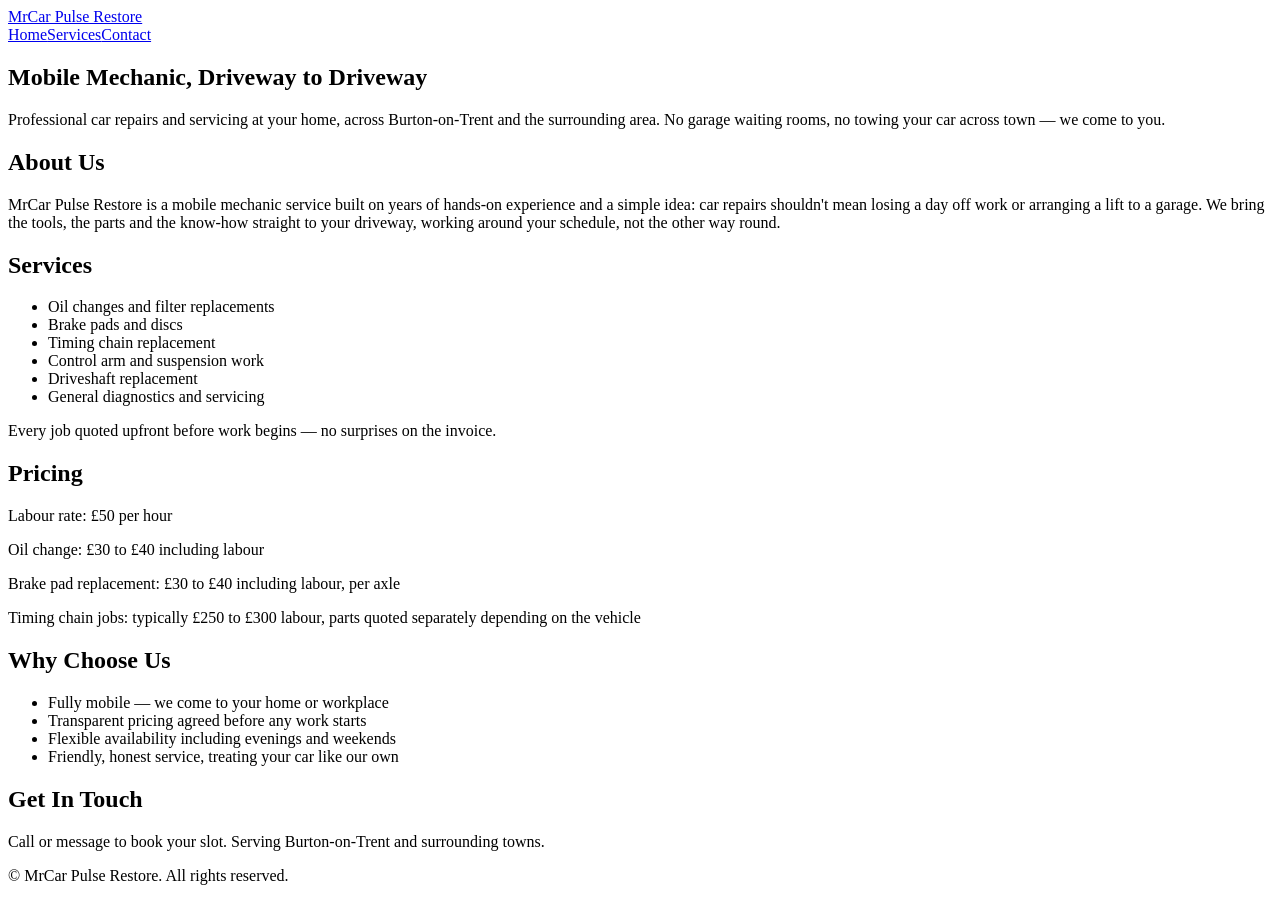
==== index.html @ f64708a8 "publish index.html" ====
<!doctype html>
<html lang="en">
<head>
<meta charset="utf-8">
<meta name="viewport" content="width=device-width,initial-scale=1">
<title>MrCar Pulse Restore - Mobile Mechanic Burton-on-Trent</title>
<link rel="stylesheet" href="/style.css">
</head>
<body>
<header><div class="wrap">
<a class="brand" href="/">MrCar Pulse Restore</a>
<nav><a href="/index.html">Home</a><a href="/services.html">Services</a><a href="/contact.html">Contact</a></nav>
</div></header>
<section><div class='wrap'><h1>Mobile Mechanic, Driveway to Driveway</h1><p>Professional car repairs and servicing at your home, across Burton-on-Trent and the surrounding area. No garage waiting rooms, no towing your car across town — we come to you.</p></div></section>
<section><div class='wrap'><h2>About Us</h2><p>MrCar Pulse Restore is a mobile mechanic service built on years of hands-on experience and a simple idea: car repairs shouldn't mean losing a day off work or arranging a lift to a garage. We bring the tools, the parts and the know-how straight to your driveway, working around your schedule, not the other way round.</p></div></section>
<section><div class='wrap'><h2>Services</h2><ul><li>Oil changes and filter replacements</li><li>Brake pads and discs</li><li>Timing chain replacement</li><li>Control arm and suspension work</li><li>Driveshaft replacement</li><li>General diagnostics and servicing</li></ul><p>Every job quoted upfront before work begins — no surprises on the invoice.</p></div></section>
<section><div class='wrap'><h2>Pricing</h2><p>Labour rate: £50 per hour</p><p>Oil change: £30 to £40 including labour</p><p>Brake pad replacement: £30 to £40 including labour, per axle</p><p>Timing chain jobs: typically £250 to £300 labour, parts quoted separately depending on the vehicle</p></div></section>
<section><div class='wrap'><h2>Why Choose Us</h2><ul><li>Fully mobile — we come to your home or workplace</li><li>Transparent pricing agreed before any work starts</li><li>Flexible availability including evenings and weekends</li><li>Friendly, honest service, treating your car like our own</li></ul></div></section>
<section><div class='wrap'><h2>Get In Touch</h2><p>Call or message to book your slot. Serving Burton-on-Trent and surrounding towns.</p></div></section>
<footer><div class="wrap">
&copy; MrCar Pulse Restore. All rights reserved.
</div></footer>
</body>
</html>
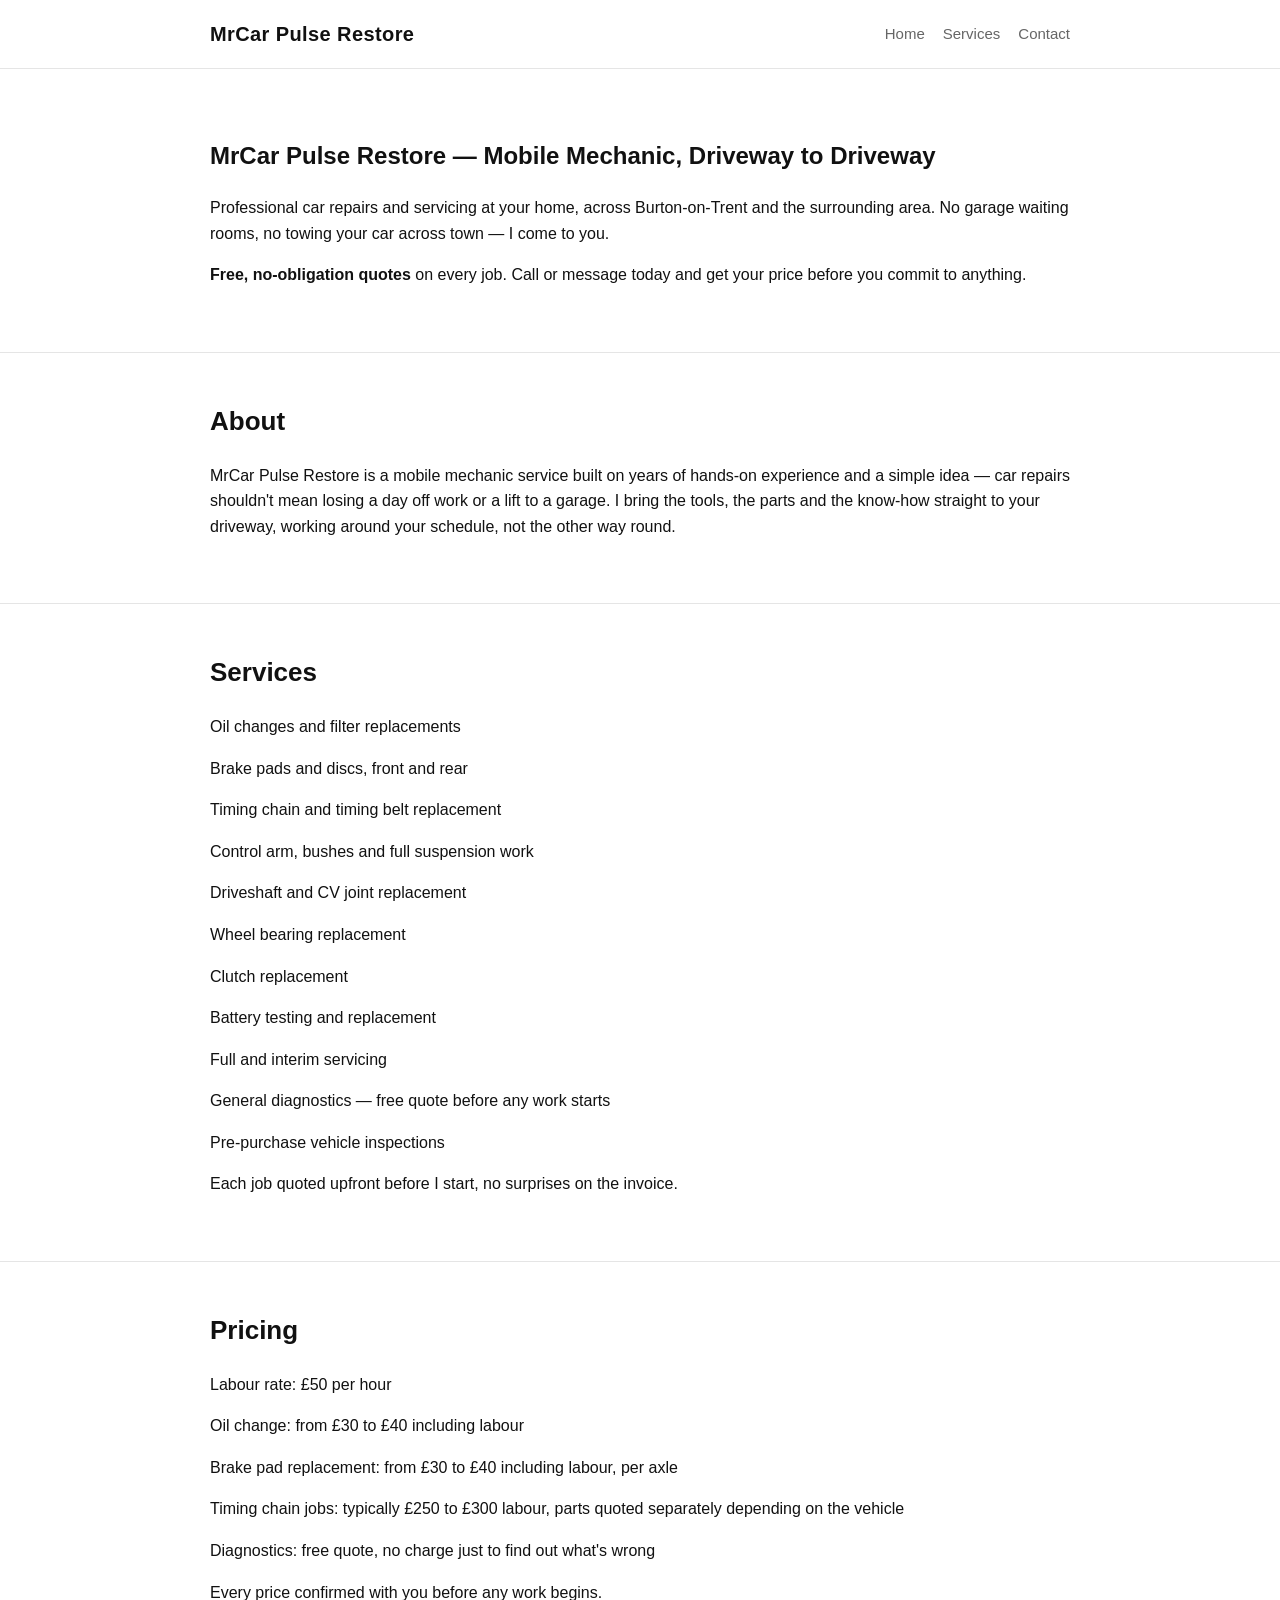
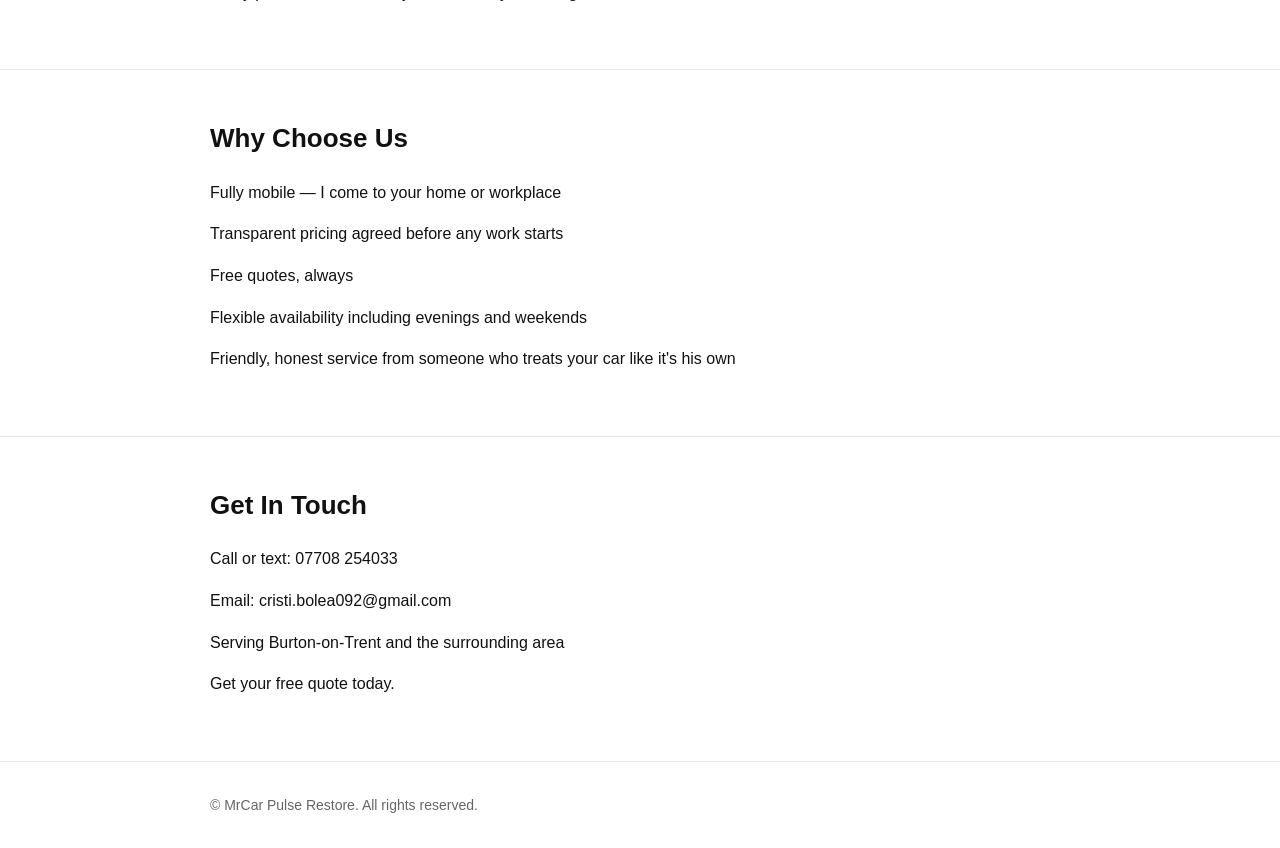
==== commit 7c524569: "publish index.html" ====
--- a/index.html
+++ b/index.html
@@ -11,12 +11,60 @@
 <a class="brand" href="/">MrCar Pulse Restore</a>
 <nav><a href="/index.html">Home</a><a href="/services.html">Services</a><a href="/contact.html">Contact</a></nav>
 </div></header>
-<section><div class='wrap'><h1>Mobile Mechanic, Driveway to Driveway</h1><p>Professional car repairs and servicing at your home, across Burton-on-Trent and the surrounding area. No garage waiting rooms, no towing your car across town — we come to you.</p></div></section>
-<section><div class='wrap'><h2>About Us</h2><p>MrCar Pulse Restore is a mobile mechanic service built on years of hands-on experience and a simple idea: car repairs shouldn't mean losing a day off work or arranging a lift to a garage. We bring the tools, the parts and the know-how straight to your driveway, working around your schedule, not the other way round.</p></div></section>
-<section><div class='wrap'><h2>Services</h2><ul><li>Oil changes and filter replacements</li><li>Brake pads and discs</li><li>Timing chain replacement</li><li>Control arm and suspension work</li><li>Driveshaft replacement</li><li>General diagnostics and servicing</li></ul><p>Every job quoted upfront before work begins — no surprises on the invoice.</p></div></section>
-<section><div class='wrap'><h2>Pricing</h2><p>Labour rate: £50 per hour</p><p>Oil change: £30 to £40 including labour</p><p>Brake pad replacement: £30 to £40 including labour, per axle</p><p>Timing chain jobs: typically £250 to £300 labour, parts quoted separately depending on the vehicle</p></div></section>
-<section><div class='wrap'><h2>Why Choose Us</h2><ul><li>Fully mobile — we come to your home or workplace</li><li>Transparent pricing agreed before any work starts</li><li>Flexible availability including evenings and weekends</li><li>Friendly, honest service, treating your car like our own</li></ul></div></section>
-<section><div class='wrap'><h2>Get In Touch</h2><p>Call or message to book your slot. Serving Burton-on-Trent and surrounding towns.</p></div></section>
+<section><div class='wrap'>
+<h1>MrCar Pulse Restore — Mobile Mechanic, Driveway to Driveway</h1>
+<p>Professional car repairs and servicing at your home, across Burton-on-Trent and the surrounding area. No garage waiting rooms, no towing your car across town — I come to you.</p>
+<p><strong>Free, no-obligation quotes</strong> on every job. Call or message today and get your price before you commit to anything.</p>
+</div></section>
+
+<section><div class='wrap'>
+<h2>About</h2>
+<p>MrCar Pulse Restore is a mobile mechanic service built on years of hands-on experience and a simple idea — car repairs shouldn't mean losing a day off work or a lift to a garage. I bring the tools, the parts and the know-how straight to your driveway, working around your schedule, not the other way round.</p>
+</div></section>
+
+<section><div class='wrap'>
+<h2>Services</h2>
+<p>Oil changes and filter replacements</p>
+<p>Brake pads and discs, front and rear</p>
+<p>Timing chain and timing belt replacement</p>
+<p>Control arm, bushes and full suspension work</p>
+<p>Driveshaft and CV joint replacement</p>
+<p>Wheel bearing replacement</p>
+<p>Clutch replacement</p>
+<p>Battery testing and replacement</p>
+<p>Full and interim servicing</p>
+<p>General diagnostics — free quote before any work starts</p>
+<p>Pre-purchase vehicle inspections</p>
+<p>Each job quoted upfront before I start, no surprises on the invoice.</p>
+</div></section>
+
+<section><div class='wrap'>
+<h2>Pricing</h2>
+<p>Labour rate: £50 per hour</p>
+<p>Oil change: from £30 to £40 including labour</p>
+<p>Brake pad replacement: from £30 to £40 including labour, per axle</p>
+<p>Timing chain jobs: typically £250 to £300 labour, parts quoted separately depending on the vehicle</p>
+<p>Diagnostics: free quote, no charge just to find out what's wrong</p>
+<p>Every price confirmed with you before any work begins.</p>
+</div></section>
+
+<section><div class='wrap'>
+<h2>Why Choose Us</h2>
+<p>Fully mobile — I come to your home or workplace</p>
+<p>Transparent pricing agreed before any work starts</p>
+<p>Free quotes, always</p>
+<p>Flexible availability including evenings and weekends</p>
+<p>Friendly, honest service from someone who treats your car like it's his own</p>
+</div></section>
+
+<section><div class='wrap'>
+<h2>Get In Touch</h2>
+<p>Call or text: 07708 254033</p>
+<p>Email: cristi.bolea092@gmail.com</p>
+<p>Serving Burton-on-Trent and the surrounding area</p>
+<p>Get your free quote today.</p>
+</div></section>
+
 <footer><div class="wrap">
 &copy; MrCar Pulse Restore. All rights reserved.
 </div></footer>
--- a/style.css
+++ b/style.css
@@ -0,0 +1,28 @@
+
+:root{--ink:#111;--muted:#666;--line:#e5e5e5;--accent:#c62828;--bg:#fff}
+*{box-sizing:border-box}
+body{margin:0;font:16px/1.6 -apple-system,BlinkMacSystemFont,'Segoe UI',
+Roboto,Helvetica,Arial,sans-serif;color:var(--ink);background:var(--bg)}
+.wrap{max-width:900px;margin:0 auto;padding:0 20px}
+header{border-bottom:1px solid var(--line);padding:18px 0}
+header .wrap{display:flex;align-items:center;justify-content:space-between;
+gap:16px;flex-wrap:wrap}
+.brand{font-weight:700;font-size:20px;letter-spacing:.02em;
+text-decoration:none;color:var(--ink)}
+nav a{margin-left:18px;text-decoration:none;color:var(--muted);font-size:15px}
+nav a:hover{color:var(--accent)}
+.hero{padding:64px 0 48px;border-bottom:1px solid var(--line)}
+.hero h1{font-size:40px;line-height:1.15;margin:0 0 14px}
+.hero p{font-size:19px;color:var(--muted);margin:0 0 26px;max-width:36em}
+.btn{display:inline-block;background:var(--accent);color:#fff;
+padding:13px 26px;border-radius:4px;text-decoration:none;font-weight:600}
+.btn:hover{opacity:.9}
+section{padding:48px 0;border-bottom:1px solid var(--line)}
+h2{font-size:26px;margin:0 0 20px}
+.grid{display:grid;grid-template-columns:repeat(auto-fit,minmax(240px,1fr));
+gap:26px}
+.card h3{margin:0 0 8px;font-size:18px}
+.card p{margin:0;color:var(--muted)}
+footer{padding:32px 0;color:var(--muted);font-size:14px}
+footer a{color:var(--muted)}
+@media(max-width:600px){.hero h1{font-size:30px}.hero{padding:44px 0 34px}}
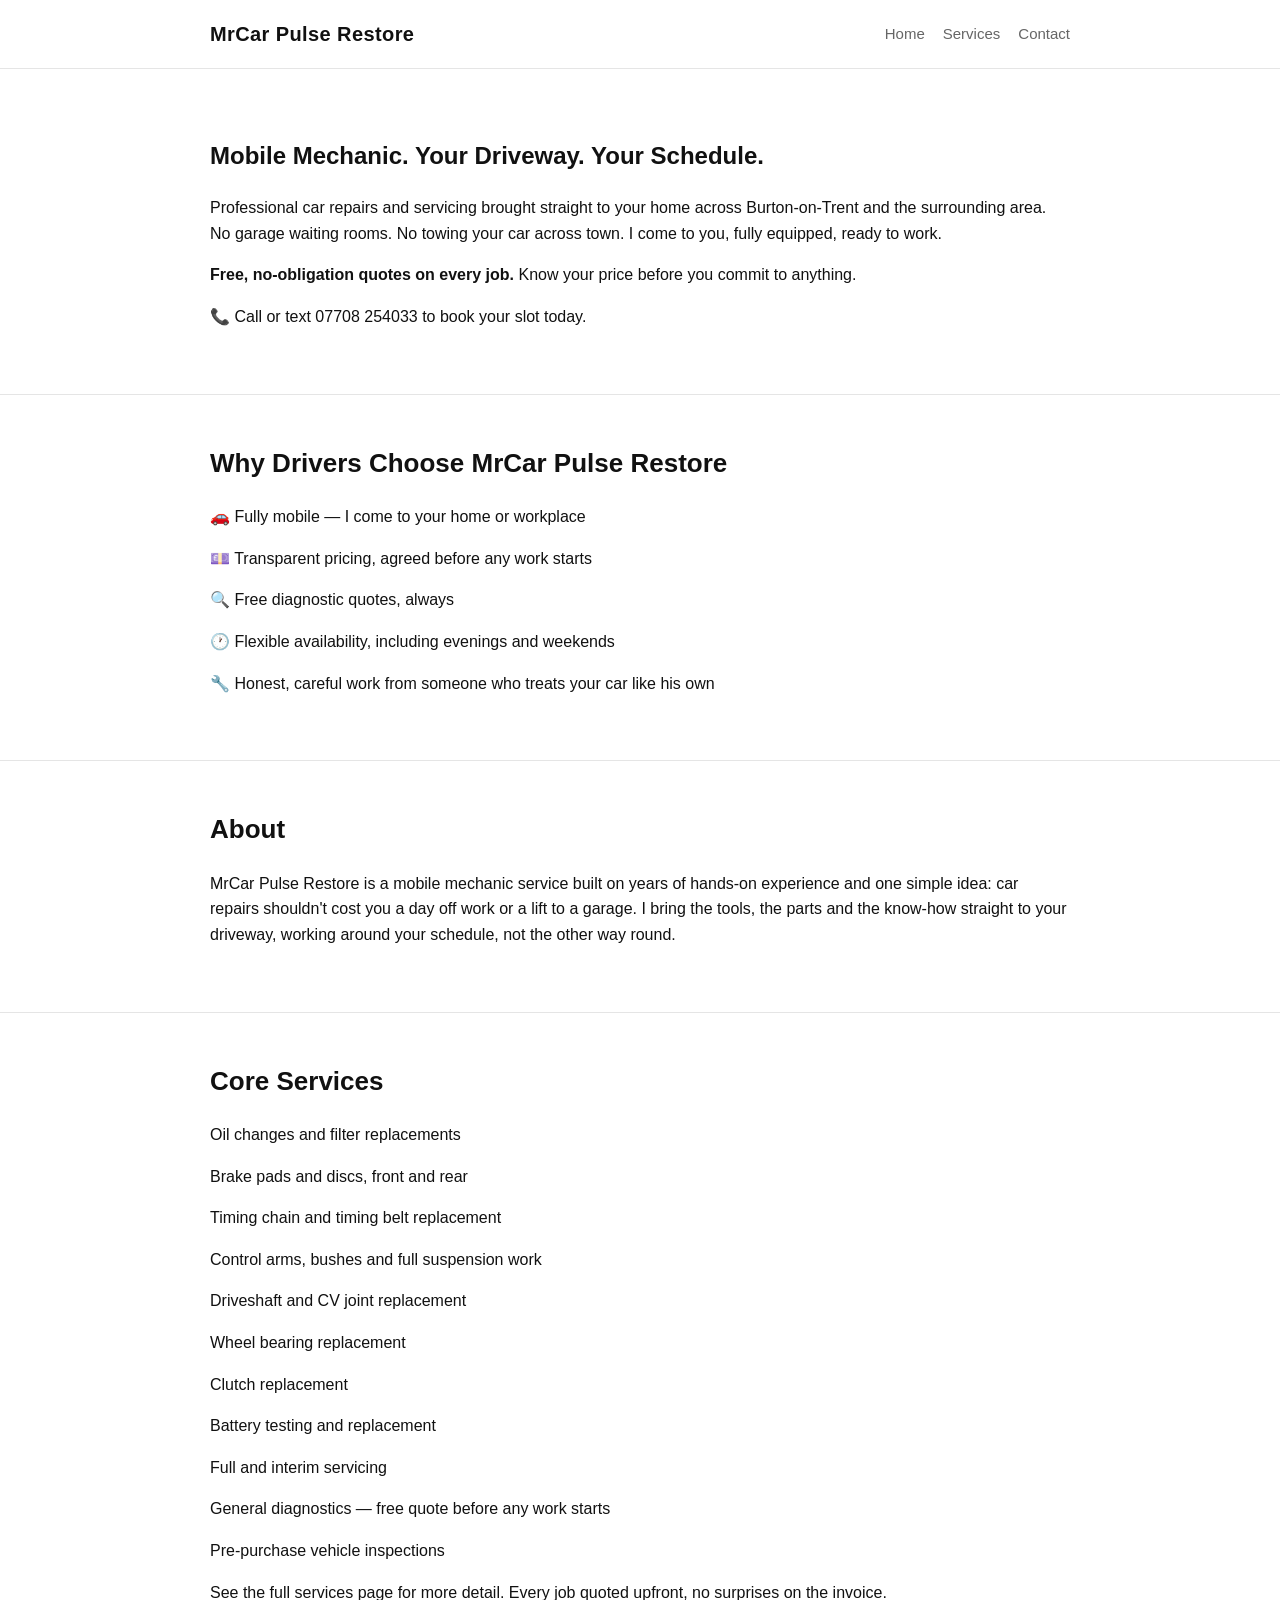
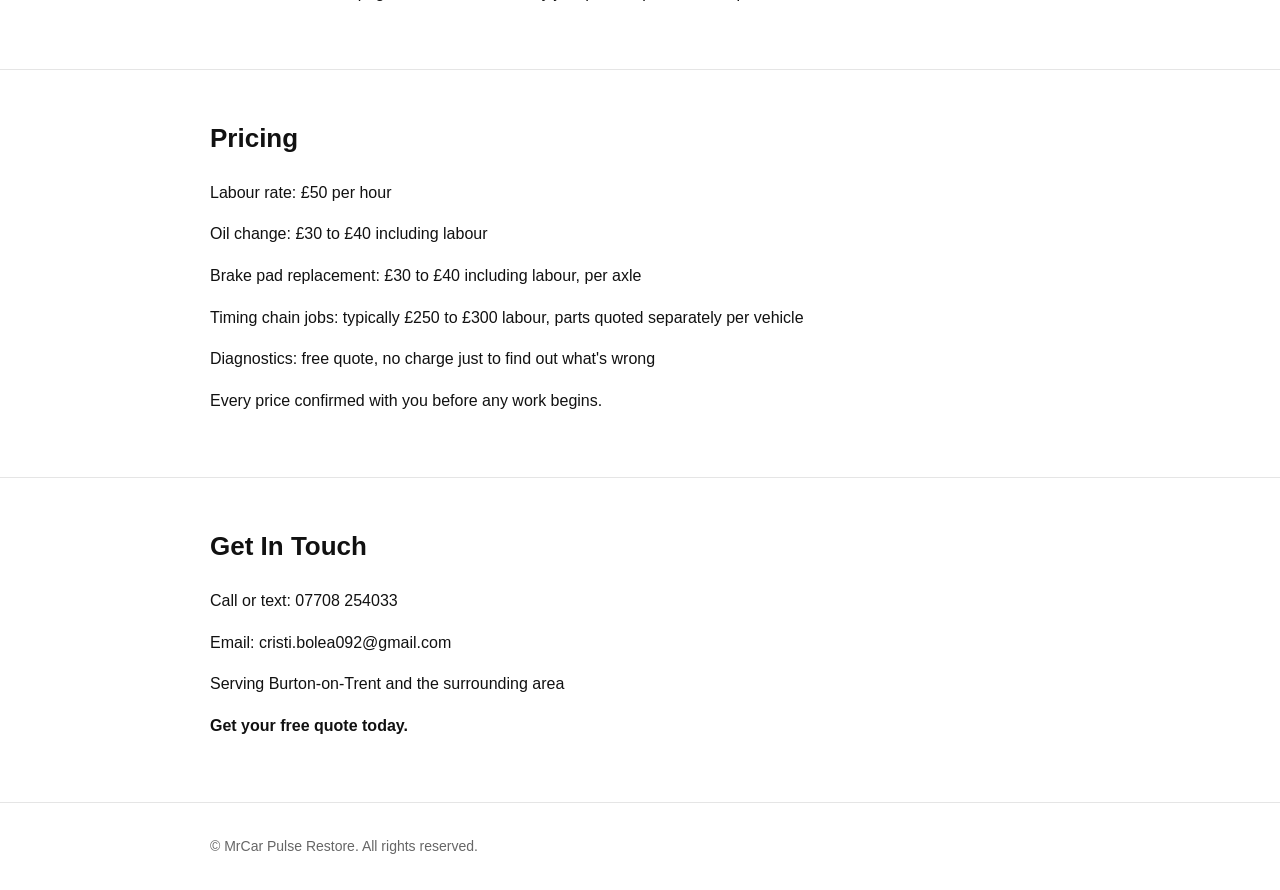
==== commit 6ff52701: "publish index.html" ====
--- a/index.html
+++ b/index.html
@@ -12,22 +12,32 @@
 <nav><a href="/index.html">Home</a><a href="/services.html">Services</a><a href="/contact.html">Contact</a></nav>
 </div></header>
 <section><div class='wrap'>
-<h1>MrCar Pulse Restore — Mobile Mechanic, Driveway to Driveway</h1>
-<p>Professional car repairs and servicing at your home, across Burton-on-Trent and the surrounding area. No garage waiting rooms, no towing your car across town — I come to you.</p>
-<p><strong>Free, no-obligation quotes</strong> on every job. Call or message today and get your price before you commit to anything.</p>
+<h1>Mobile Mechanic. Your Driveway. Your Schedule.</h1>
+<p>Professional car repairs and servicing brought straight to your home across Burton-on-Trent and the surrounding area. No garage waiting rooms. No towing your car across town. I come to you, fully equipped, ready to work.</p>
+<p><strong>Free, no-obligation quotes on every job.</strong> Know your price before you commit to anything.</p>
+<p>📞 Call or text 07708 254033 to book your slot today.</p>
+</div></section>
+
+<section><div class='wrap'>
+<h2>Why Drivers Choose MrCar Pulse Restore</h2>
+<p>🚗 Fully mobile — I come to your home or workplace</p>
+<p>💷 Transparent pricing, agreed before any work starts</p>
+<p>🔍 Free diagnostic quotes, always</p>
+<p>🕐 Flexible availability, including evenings and weekends</p>
+<p>🔧 Honest, careful work from someone who treats your car like his own</p>
 </div></section>
 
 <section><div class='wrap'>
 <h2>About</h2>
-<p>MrCar Pulse Restore is a mobile mechanic service built on years of hands-on experience and a simple idea — car repairs shouldn't mean losing a day off work or a lift to a garage. I bring the tools, the parts and the know-how straight to your driveway, working around your schedule, not the other way round.</p>
+<p>MrCar Pulse Restore is a mobile mechanic service built on years of hands-on experience and one simple idea: car repairs shouldn't cost you a day off work or a lift to a garage. I bring the tools, the parts and the know-how straight to your driveway, working around your schedule, not the other way round.</p>
 </div></section>
 
 <section><div class='wrap'>
-<h2>Services</h2>
+<h2>Core Services</h2>
 <p>Oil changes and filter replacements</p>
 <p>Brake pads and discs, front and rear</p>
 <p>Timing chain and timing belt replacement</p>
-<p>Control arm, bushes and full suspension work</p>
+<p>Control arms, bushes and full suspension work</p>
 <p>Driveshaft and CV joint replacement</p>
 <p>Wheel bearing replacement</p>
 <p>Clutch replacement</p>
@@ -35,26 +45,17 @@
 <p>Full and interim servicing</p>
 <p>General diagnostics — free quote before any work starts</p>
 <p>Pre-purchase vehicle inspections</p>
-<p>Each job quoted upfront before I start, no surprises on the invoice.</p>
+<p>See the full services page for more detail. Every job quoted upfront, no surprises on the invoice.</p>
 </div></section>
 
 <section><div class='wrap'>
 <h2>Pricing</h2>
 <p>Labour rate: £50 per hour</p>
-<p>Oil change: from £30 to £40 including labour</p>
-<p>Brake pad replacement: from £30 to £40 including labour, per axle</p>
-<p>Timing chain jobs: typically £250 to £300 labour, parts quoted separately depending on the vehicle</p>
+<p>Oil change: £30 to £40 including labour</p>
+<p>Brake pad replacement: £30 to £40 including labour, per axle</p>
+<p>Timing chain jobs: typically £250 to £300 labour, parts quoted separately per vehicle</p>
 <p>Diagnostics: free quote, no charge just to find out what's wrong</p>
 <p>Every price confirmed with you before any work begins.</p>
-</div></section>
-
-<section><div class='wrap'>
-<h2>Why Choose Us</h2>
-<p>Fully mobile — I come to your home or workplace</p>
-<p>Transparent pricing agreed before any work starts</p>
-<p>Free quotes, always</p>
-<p>Flexible availability including evenings and weekends</p>
-<p>Friendly, honest service from someone who treats your car like it's his own</p>
 </div></section>
 
 <section><div class='wrap'>
@@ -62,7 +63,7 @@
 <p>Call or text: 07708 254033</p>
 <p>Email: cristi.bolea092@gmail.com</p>
 <p>Serving Burton-on-Trent and the surrounding area</p>
-<p>Get your free quote today.</p>
+<p><strong>Get your free quote today.</strong></p>
 </div></section>
 
 <footer><div class="wrap">
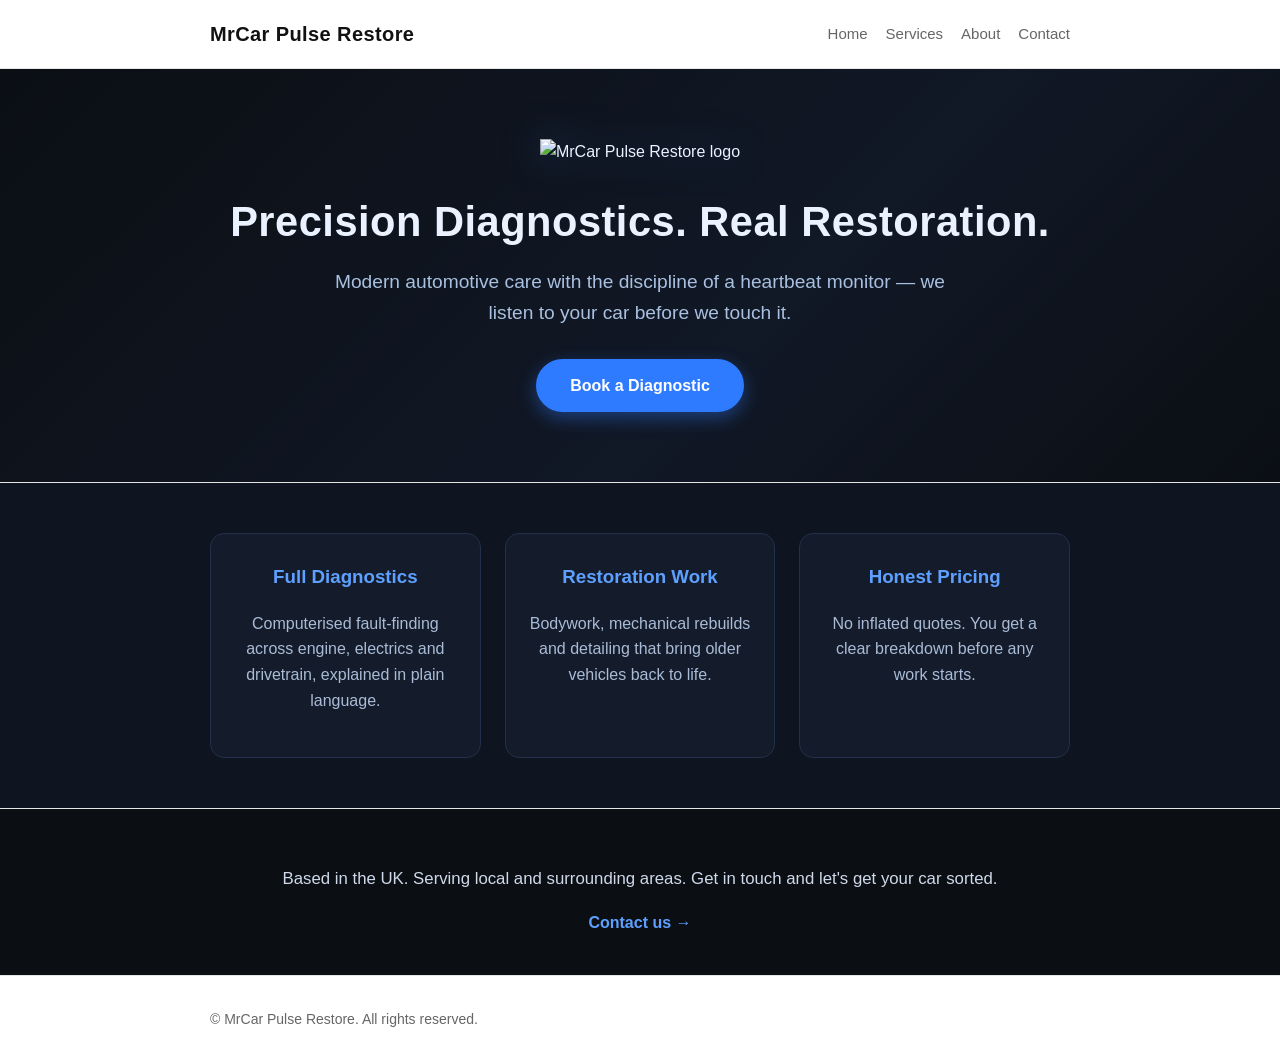
==== commit 2636508f: "publish index.html" ====
--- a/index.html
+++ b/index.html
@@ -3,69 +3,46 @@
 <head>
 <meta charset="utf-8">
 <meta name="viewport" content="width=device-width,initial-scale=1">
-<title>MrCar Pulse Restore - Mobile Mechanic Burton-on-Trent</title>
+<title>MrCar Pulse Restore — Automotive Diagnostics & Repair</title>
 <link rel="stylesheet" href="/style.css">
 </head>
 <body>
 <header><div class="wrap">
 <a class="brand" href="/">MrCar Pulse Restore</a>
-<nav><a href="/index.html">Home</a><a href="/services.html">Services</a><a href="/contact.html">Contact</a></nav>
+<nav><a href="/index.html">Home</a><a href="/services.html">Services</a><a href="/about.html">About</a><a href="/contact.html">Contact</a></nav>
 </div></header>
-<section><div class='wrap'>
-<h1>Mobile Mechanic. Your Driveway. Your Schedule.</h1>
-<p>Professional car repairs and servicing brought straight to your home across Burton-on-Trent and the surrounding area. No garage waiting rooms. No towing your car across town. I come to you, fully equipped, ready to work.</p>
-<p><strong>Free, no-obligation quotes on every job.</strong> Know your price before you commit to anything.</p>
-<p>📞 Call or text 07708 254033 to book your slot today.</p>
-</div></section>
+<section style="background:linear-gradient(135deg,#0b0f14 0%,#111826 60%,#0b0f14 100%);color:#eaf2ff;padding:70px 0;">
+<div class="wrap" style="text-align:center;">
+<img src="https://www.carpulserestore.online/img/logo.png" alt="MrCar Pulse Restore logo" style="max-width:220px;margin-bottom:24px;filter:drop-shadow(0 0 20px rgba(60,140,255,0.35));">
+<h1 style="font-family:'Segoe UI',Roboto,sans-serif;font-size:2.6em;font-weight:700;letter-spacing:0.5px;margin:0 0 12px;">Precision Diagnostics. Real Restoration.</h1>
+<p style="font-size:1.2em;color:#a9c0e0;max-width:640px;margin:0 auto 30px;">Modern automotive care with the discipline of a heartbeat monitor — we listen to your car before we touch it.</p>
+<a href="/contact.html" style="display:inline-block;background:#2f7bff;color:#fff;padding:14px 34px;border-radius:30px;font-weight:600;text-decoration:none;box-shadow:0 6px 18px rgba(47,123,255,0.4);">Book a Diagnostic</a>
+</div>
+</section>
 
-<section><div class='wrap'>
-<h2>Why Drivers Choose MrCar Pulse Restore</h2>
-<p>🚗 Fully mobile — I come to your home or workplace</p>
-<p>💷 Transparent pricing, agreed before any work starts</p>
-<p>🔍 Free diagnostic quotes, always</p>
-<p>🕐 Flexible availability, including evenings and weekends</p>
-<p>🔧 Honest, careful work from someone who treats your car like his own</p>
-</div></section>
+<section style="background:#0e1420;color:#dce6f5;padding:50px 0;">
+<div class="wrap" style="display:flex;flex-wrap:wrap;gap:24px;justify-content:center;text-align:center;">
+<div style="flex:1;min-width:220px;background:#141c2b;padding:28px 20px;border-radius:14px;border:1px solid #223049;">
+<h3 style="color:#5ea0ff;margin-top:0;">Full Diagnostics</h3>
+<p style="color:#a9bbd6;">Computerised fault-finding across engine, electrics and drivetrain, explained in plain language.</p>
+</div>
+<div style="flex:1;min-width:220px;background:#141c2b;padding:28px 20px;border-radius:14px;border:1px solid #223049;">
+<h3 style="color:#5ea0ff;margin-top:0;">Restoration Work</h3>
+<p style="color:#a9bbd6;">Bodywork, mechanical rebuilds and detailing that bring older vehicles back to life.</p>
+</div>
+<div style="flex:1;min-width:220px;background:#141c2b;padding:28px 20px;border-radius:14px;border:1px solid #223049;">
+<h3 style="color:#5ea0ff;margin-top:0;">Honest Pricing</h3>
+<p style="color:#a9bbd6;">No inflated quotes. You get a clear breakdown before any work starts.</p>
+</div>
+</div>
+</section>
 
-<section><div class='wrap'>
-<h2>About</h2>
-<p>MrCar Pulse Restore is a mobile mechanic service built on years of hands-on experience and one simple idea: car repairs shouldn't cost you a day off work or a lift to a garage. I bring the tools, the parts and the know-how straight to your driveway, working around your schedule, not the other way round.</p>
-</div></section>
-
-<section><div class='wrap'>
-<h2>Core Services</h2>
-<p>Oil changes and filter replacements</p>
-<p>Brake pads and discs, front and rear</p>
-<p>Timing chain and timing belt replacement</p>
-<p>Control arms, bushes and full suspension work</p>
-<p>Driveshaft and CV joint replacement</p>
-<p>Wheel bearing replacement</p>
-<p>Clutch replacement</p>
-<p>Battery testing and replacement</p>
-<p>Full and interim servicing</p>
-<p>General diagnostics — free quote before any work starts</p>
-<p>Pre-purchase vehicle inspections</p>
-<p>See the full services page for more detail. Every job quoted upfront, no surprises on the invoice.</p>
-</div></section>
-
-<section><div class='wrap'>
-<h2>Pricing</h2>
-<p>Labour rate: £50 per hour</p>
-<p>Oil change: £30 to £40 including labour</p>
-<p>Brake pad replacement: £30 to £40 including labour, per axle</p>
-<p>Timing chain jobs: typically £250 to £300 labour, parts quoted separately per vehicle</p>
-<p>Diagnostics: free quote, no charge just to find out what's wrong</p>
-<p>Every price confirmed with you before any work begins.</p>
-</div></section>
-
-<section><div class='wrap'>
-<h2>Get In Touch</h2>
-<p>Call or text: 07708 254033</p>
-<p>Email: cristi.bolea092@gmail.com</p>
-<p>Serving Burton-on-Trent and the surrounding area</p>
-<p><strong>Get your free quote today.</strong></p>
-</div></section>
-
+<section style="background:#0b0f14;color:#cfd9ea;padding:40px 0;text-align:center;">
+<div class="wrap">
+<p style="font-size:1.05em;">Based in the UK. Serving local and surrounding areas. Get in touch and let's get your car sorted.</p>
+<a href="/contact.html" style="color:#5ea0ff;font-weight:600;text-decoration:none;">Contact us →</a>
+</div>
+</section>
 <footer><div class="wrap">
 &copy; MrCar Pulse Restore. All rights reserved.
 </div></footer>
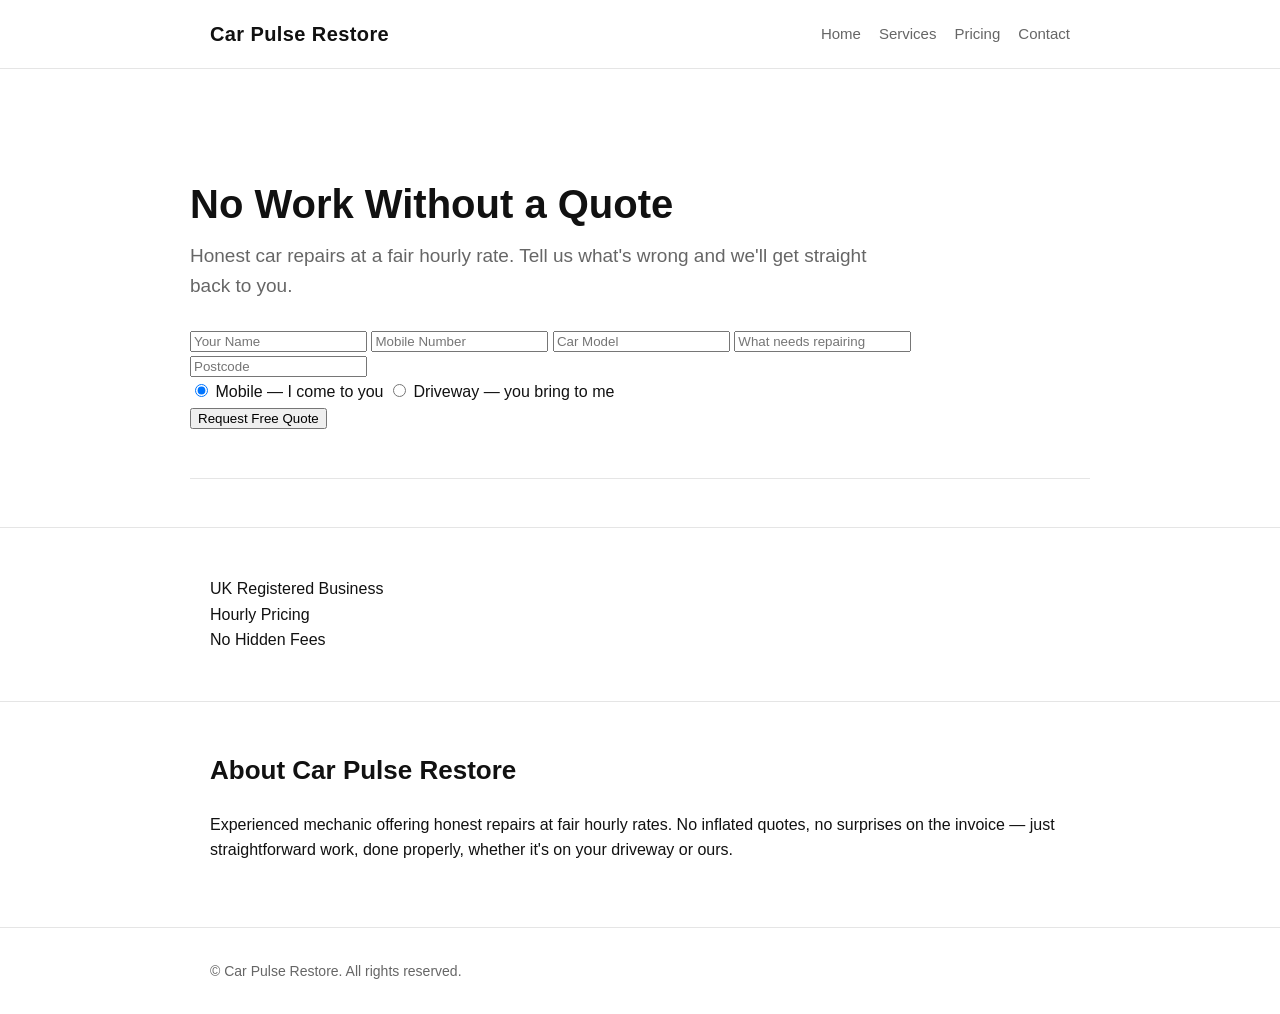
==== commit e7a29749: "publish index.html" ====
--- a/index.html
+++ b/index.html
@@ -3,48 +3,42 @@
 <head>
 <meta charset="utf-8">
 <meta name="viewport" content="width=device-width,initial-scale=1">
-<title>MrCar Pulse Restore — Automotive Diagnostics & Repair</title>
+<title>Car Pulse Restore - Mobile Mechanic Quotes</title>
 <link rel="stylesheet" href="/style.css">
 </head>
 <body>
 <header><div class="wrap">
-<a class="brand" href="/">MrCar Pulse Restore</a>
-<nav><a href="/index.html">Home</a><a href="/services.html">Services</a><a href="/about.html">About</a><a href="/contact.html">Contact</a></nav>
+<a class="brand" href="/">Car Pulse Restore</a>
+<nav><a href="/index.html">Home</a><a href="/services.html">Services</a><a href="/pricing.html">Pricing</a><a href="/contact.html">Contact</a></nav>
 </div></header>
-<section style="background:linear-gradient(135deg,#0b0f14 0%,#111826 60%,#0b0f14 100%);color:#eaf2ff;padding:70px 0;">
-<div class="wrap" style="text-align:center;">
-<img src="https://www.carpulserestore.online/img/logo.png" alt="MrCar Pulse Restore logo" style="max-width:220px;margin-bottom:24px;filter:drop-shadow(0 0 20px rgba(60,140,255,0.35));">
-<h1 style="font-family:'Segoe UI',Roboto,sans-serif;font-size:2.6em;font-weight:700;letter-spacing:0.5px;margin:0 0 12px;">Precision Diagnostics. Real Restoration.</h1>
-<p style="font-size:1.2em;color:#a9c0e0;max-width:640px;margin:0 auto 30px;">Modern automotive care with the discipline of a heartbeat monitor — we listen to your car before we touch it.</p>
-<a href="/contact.html" style="display:inline-block;background:#2f7bff;color:#fff;padding:14px 34px;border-radius:30px;font-weight:600;text-decoration:none;box-shadow:0 6px 18px rgba(47,123,255,0.4);">Book a Diagnostic</a>
+<section><div class='wrap hero'>
+<h1>No Work Without a Quote</h1>
+<p>Honest car repairs at a fair hourly rate. Tell us what's wrong and we'll get straight back to you.</p>
+<form action="mailto:info@carpulserestore.online" method="post" enctype="text/plain">
+<input type="text" name="name" placeholder="Your Name" required>
+<input type="tel" name="mobile" placeholder="Mobile Number" required>
+<input type="text" name="car_model" placeholder="Car Model" required>
+<input type="text" name="repair" placeholder="What needs repairing" required>
+<input type="text" name="postcode" placeholder="Postcode" required>
+<div class="radio-row">
+<label><input type="radio" name="location" value="mobile" checked> Mobile — I come to you</label>
+<label><input type="radio" name="location" value="driveway"> Driveway — you bring to me</label>
 </div>
-</section>
+<button type="submit" class="cta">Request Free Quote</button>
+</form>
+</div></section>
+<section><div class='wrap badges'>
+<div class="badge">UK Registered Business</div>
+<div class="badge">Hourly Pricing</div>
+<div class="badge">No Hidden Fees</div>
+</div></section>
+<section><div class='wrap'>
+<h2>About Car Pulse Restore</h2>
+<p>Experienced mechanic offering honest repairs at fair hourly rates. No inflated quotes, no surprises on the invoice — just straightforward work, done properly, whether it's on your driveway or ours.</p>
+</div></section>
 
-<section style="background:#0e1420;color:#dce6f5;padding:50px 0;">
-<div class="wrap" style="display:flex;flex-wrap:wrap;gap:24px;justify-content:center;text-align:center;">
-<div style="flex:1;min-width:220px;background:#141c2b;padding:28px 20px;border-radius:14px;border:1px solid #223049;">
-<h3 style="color:#5ea0ff;margin-top:0;">Full Diagnostics</h3>
-<p style="color:#a9bbd6;">Computerised fault-finding across engine, electrics and drivetrain, explained in plain language.</p>
-</div>
-<div style="flex:1;min-width:220px;background:#141c2b;padding:28px 20px;border-radius:14px;border:1px solid #223049;">
-<h3 style="color:#5ea0ff;margin-top:0;">Restoration Work</h3>
-<p style="color:#a9bbd6;">Bodywork, mechanical rebuilds and detailing that bring older vehicles back to life.</p>
-</div>
-<div style="flex:1;min-width:220px;background:#141c2b;padding:28px 20px;border-radius:14px;border:1px solid #223049;">
-<h3 style="color:#5ea0ff;margin-top:0;">Honest Pricing</h3>
-<p style="color:#a9bbd6;">No inflated quotes. You get a clear breakdown before any work starts.</p>
-</div>
-</div>
-</section>
-
-<section style="background:#0b0f14;color:#cfd9ea;padding:40px 0;text-align:center;">
-<div class="wrap">
-<p style="font-size:1.05em;">Based in the UK. Serving local and surrounding areas. Get in touch and let's get your car sorted.</p>
-<a href="/contact.html" style="color:#5ea0ff;font-weight:600;text-decoration:none;">Contact us →</a>
-</div>
-</section>
 <footer><div class="wrap">
-&copy; MrCar Pulse Restore. All rights reserved.
+&copy; Car Pulse Restore. All rights reserved.
 </div></footer>
 </body>
 </html>
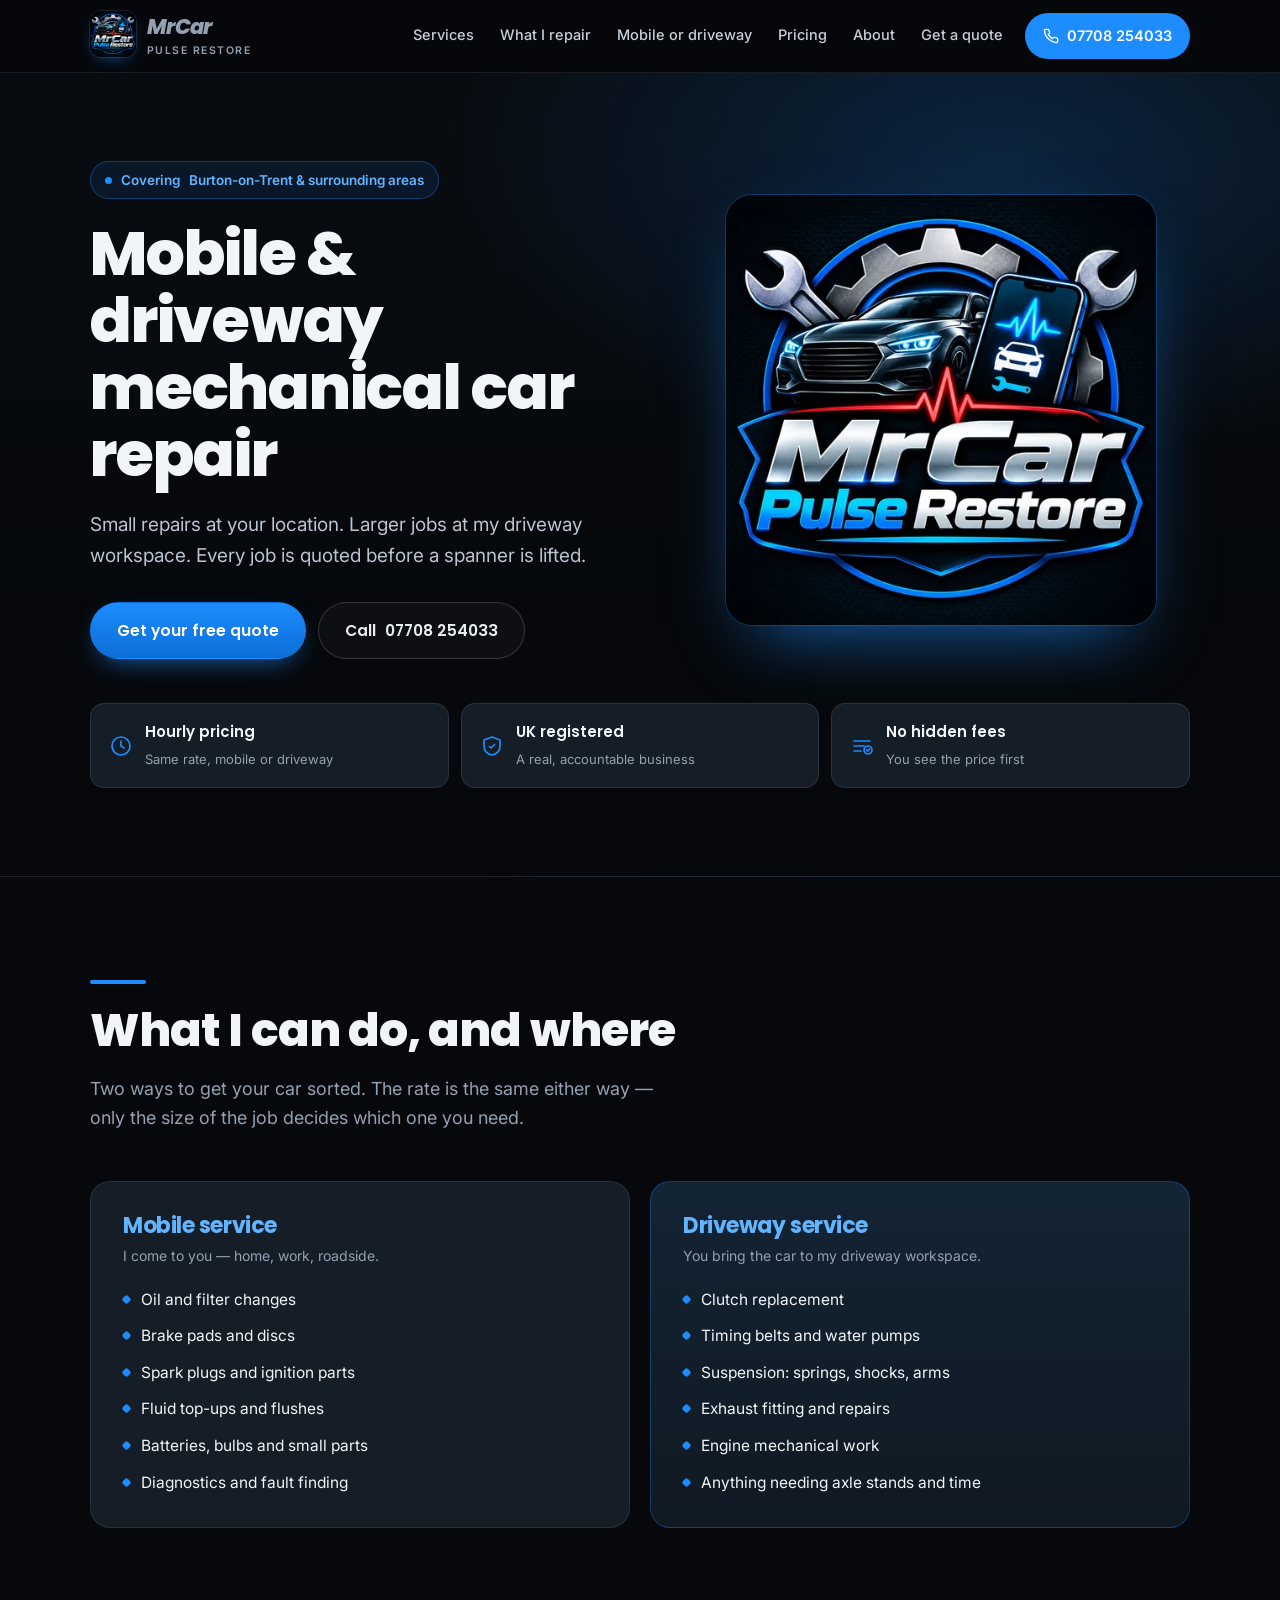
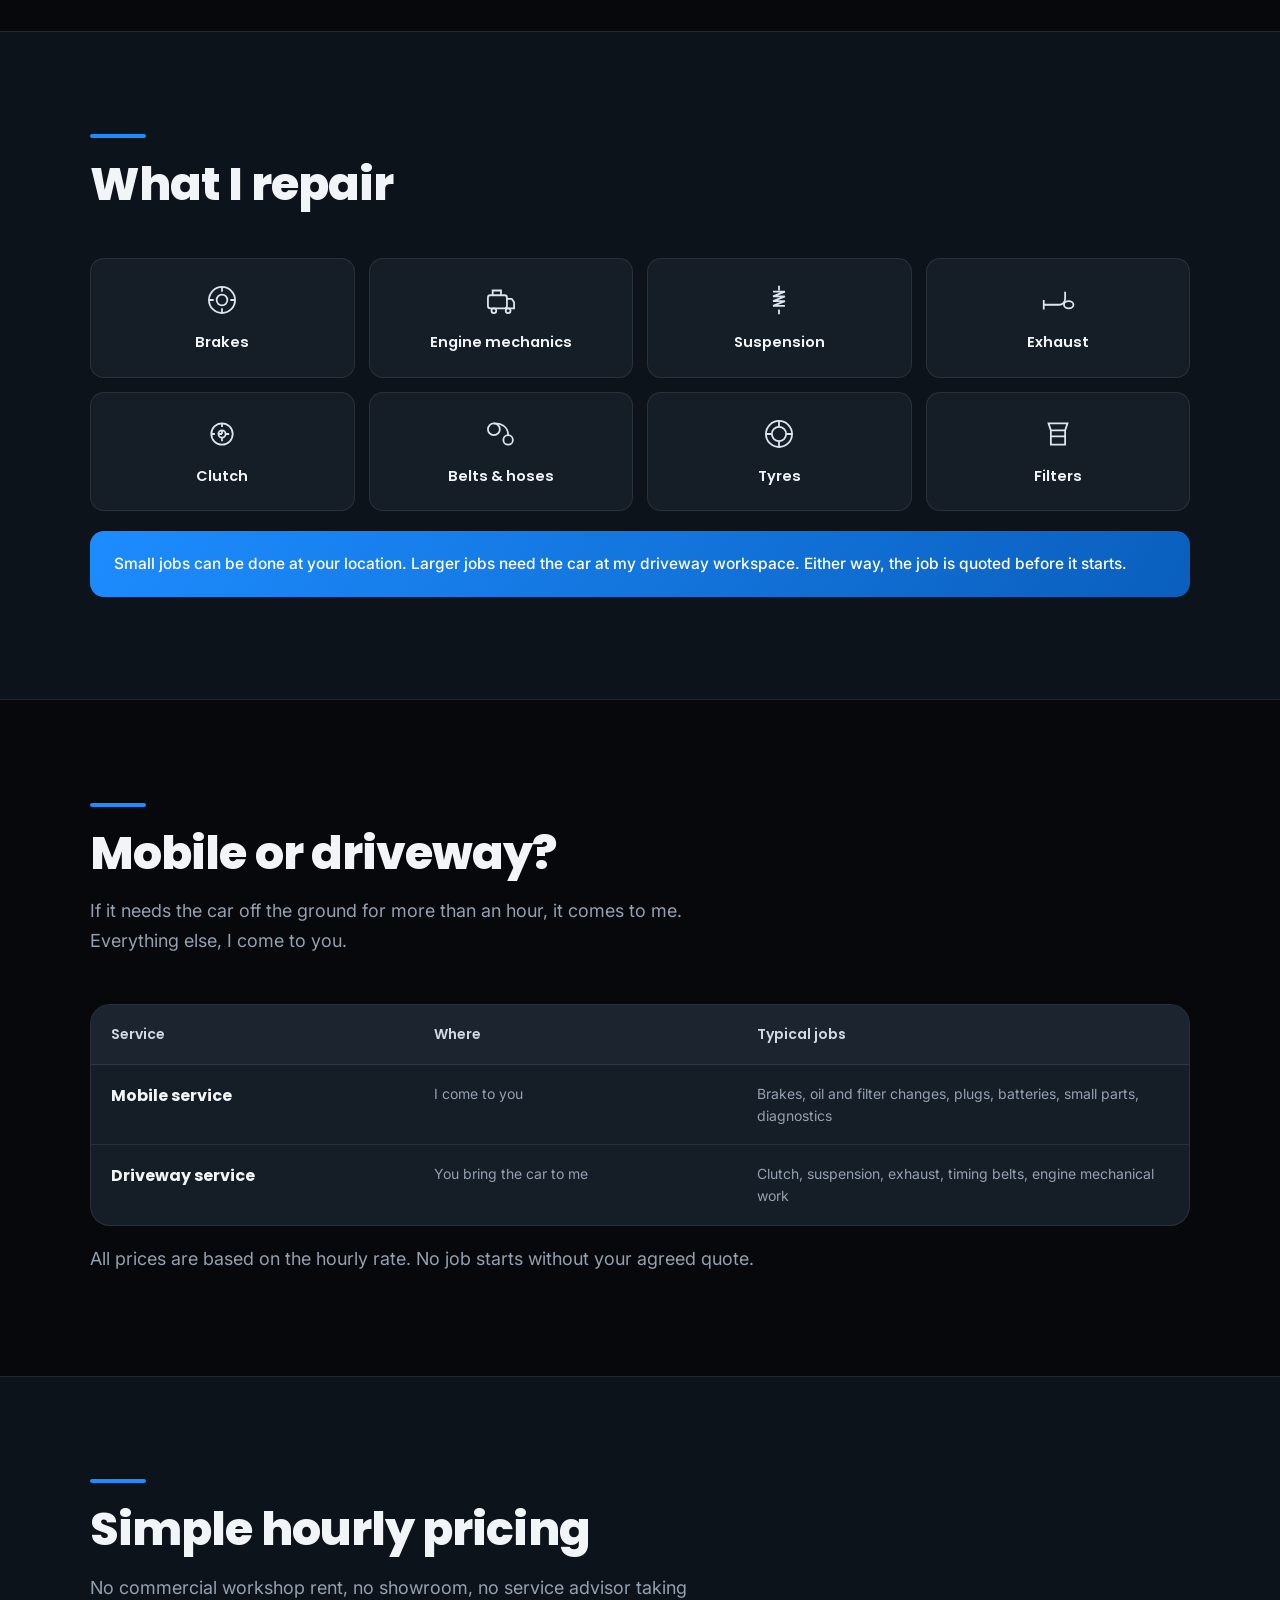
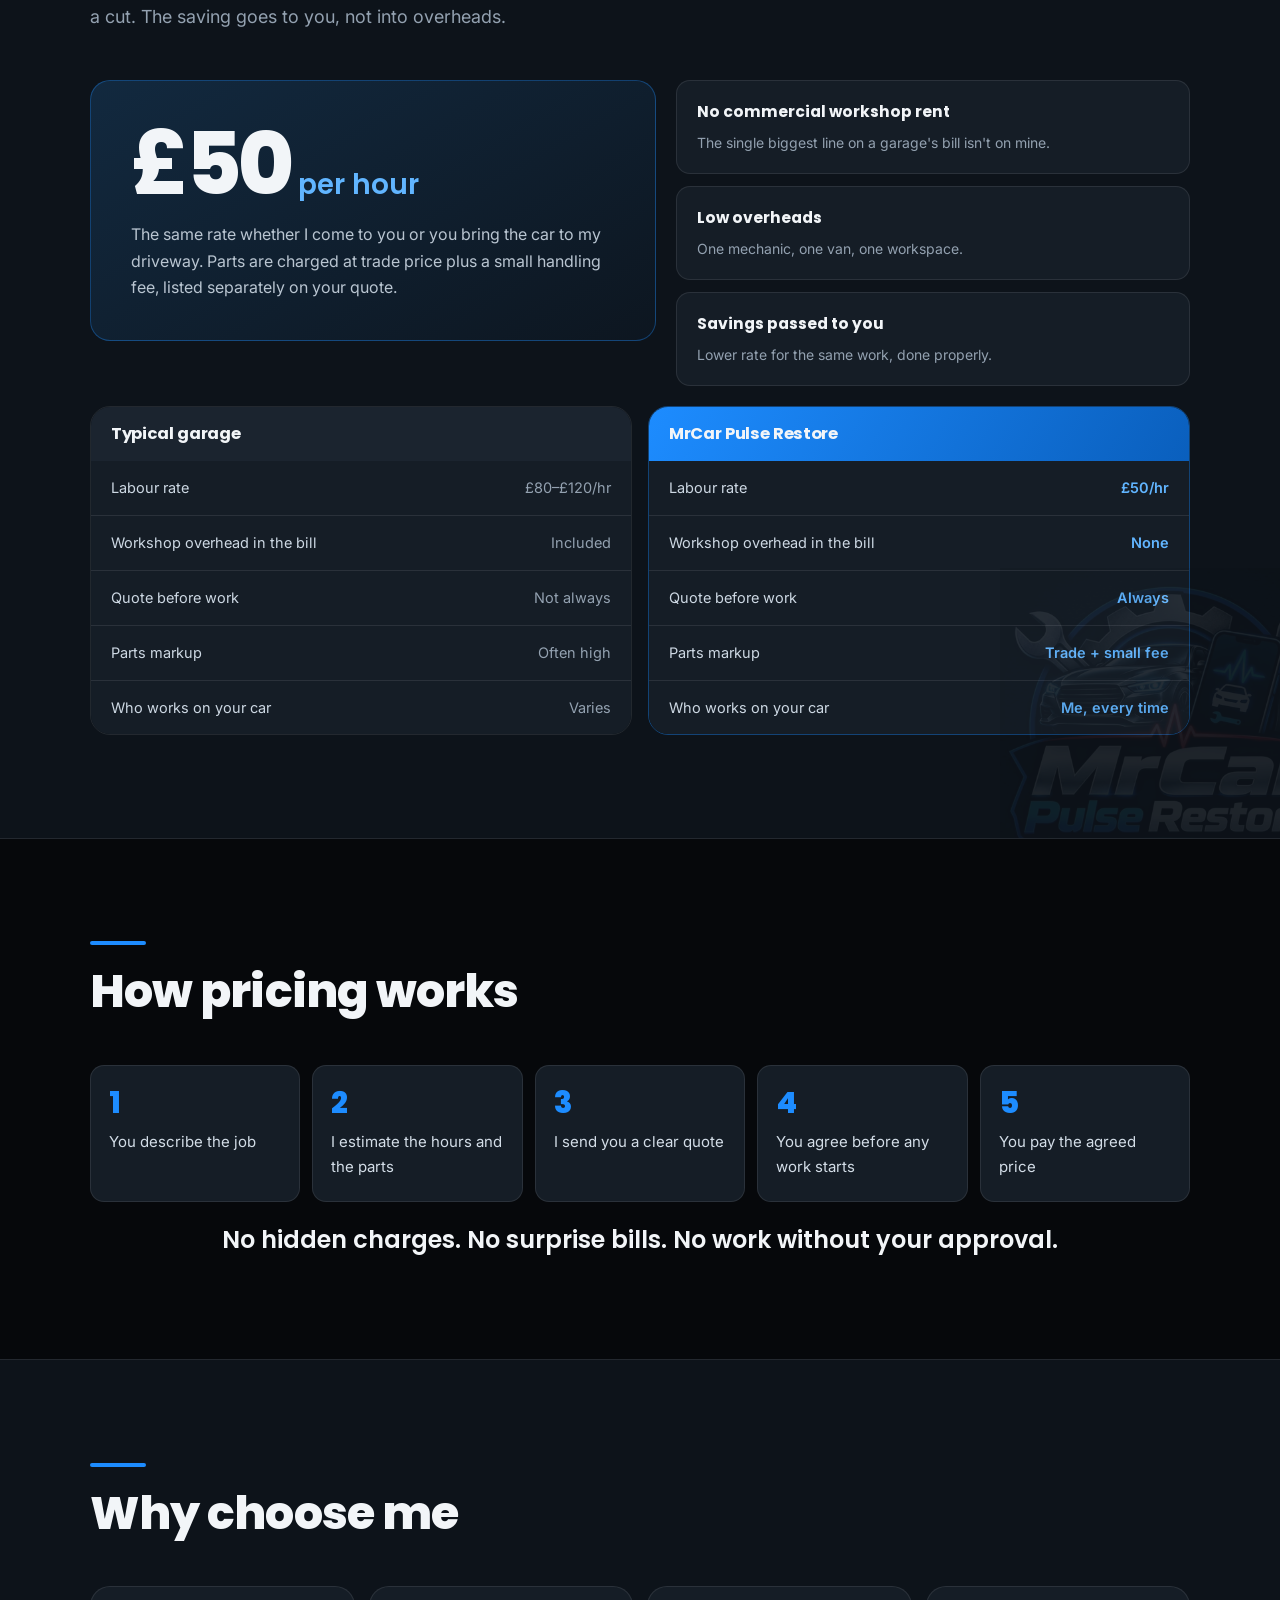
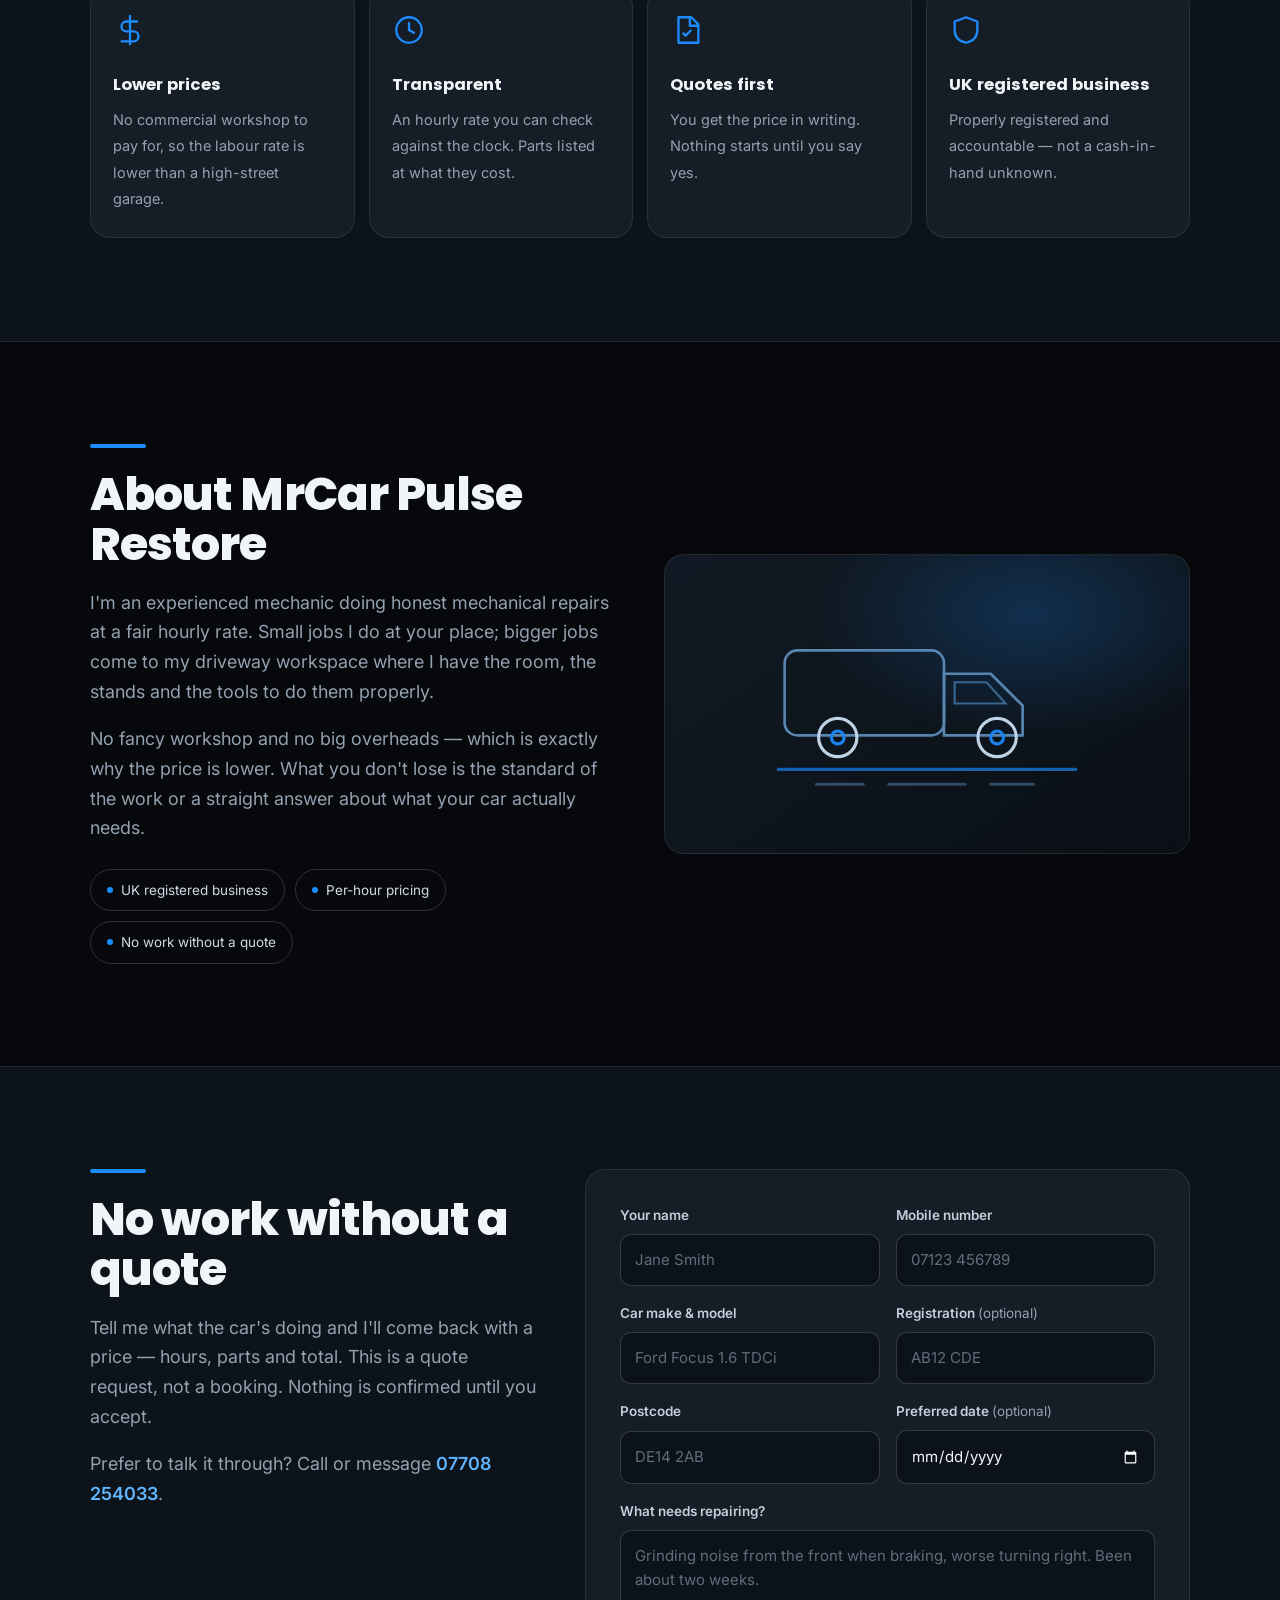
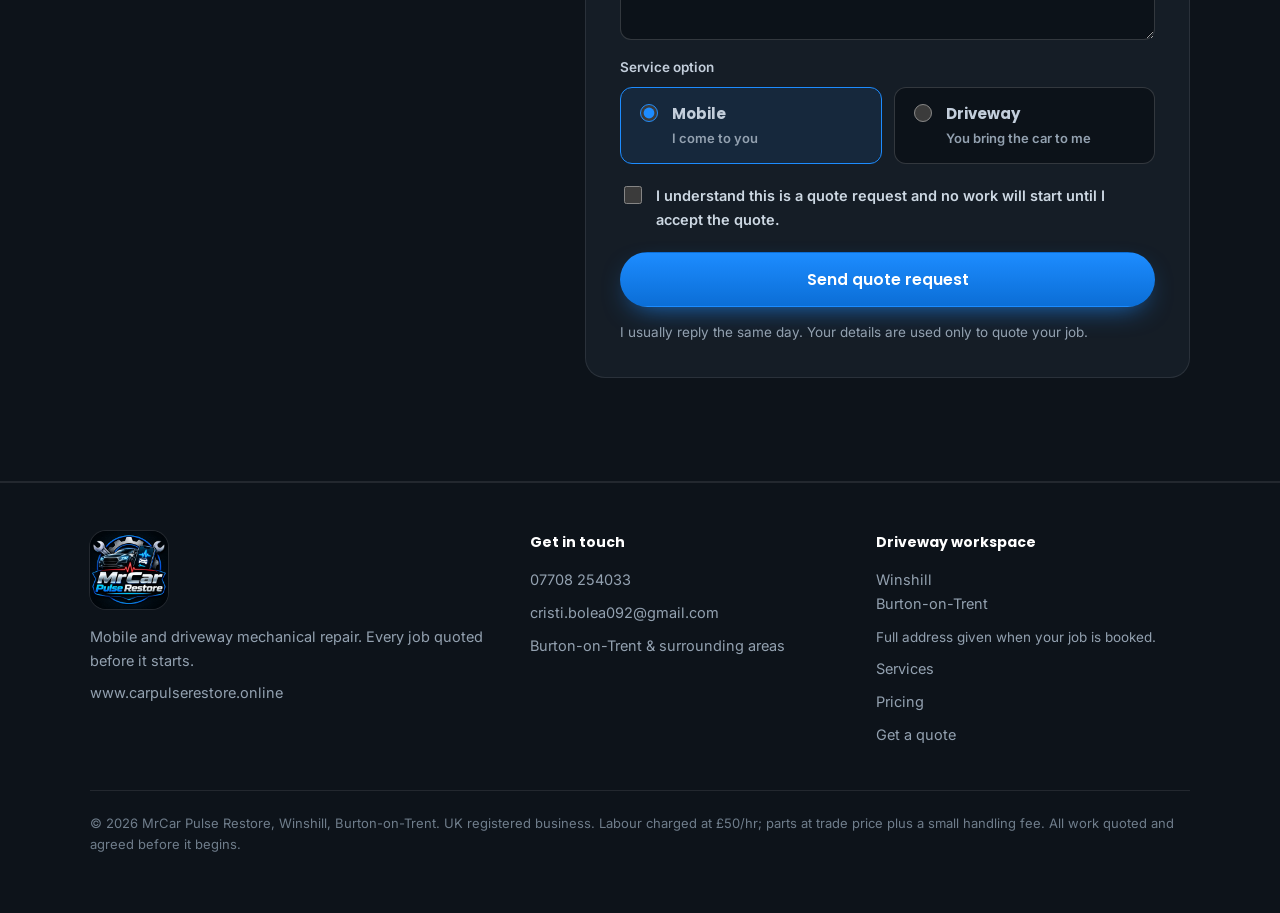
==== commit 413249c0: "Rename index-1.html to index.html" ====
--- a/index.html
+++ b/index.html
@@ -1,44 +1,744 @@
-<!doctype html>
-<html lang="en">
+<!DOCTYPE html>
+<html lang="en-GB" data-theme="dark">
 <head>
 <meta charset="utf-8">
-<meta name="viewport" content="width=device-width,initial-scale=1">
-<title>Car Pulse Restore - Mobile Mechanic Quotes</title>
-<link rel="stylesheet" href="/style.css">
+<meta name="viewport" content="width=device-width, initial-scale=1">
+<title>MrCar Pulse Restore — Mobile &amp; Driveway Car Repair in Burton-on-Trent</title>
+<meta name="description" content="Mobile and driveway mechanical car repair in Burton-on-Trent. £50 per labour hour, no hidden fees, every job quoted before it starts. Call 07708 254033.">
+<link rel="canonical" href="https://www.carpulserestore.online/">
+<link rel="icon" href="/favicon.ico" sizes="any">
+<link rel="icon" type="image/png" href="/icon-512.png" sizes="512x512">
+<link rel="apple-touch-icon" href="/apple-touch-icon.png">
+<meta name="theme-color" content="#06080b">
+<meta property="og:title" content="MrCar Pulse Restore — Mobile &amp; Driveway Car Repair">
+<meta property="og:description" content="£50 per labour hour. Small repairs at your location, larger jobs at my driveway workspace in Winshill, Burton-on-Trent.">
+<meta property="og:url" content="https://www.carpulserestore.online/">
+<meta property="og:type" content="website">
+<meta property="og:image" content="https://www.carpulserestore.online/og-image.png">
+<meta name="twitter:card" content="summary_large_image">
+<script type="application/ld+json">
+{
+  "@context":"https://schema.org",
+  "@type":"AutoRepair",
+  "name":"MrCar Pulse Restore",
+  "url":"https://www.carpulserestore.online/",
+  "telephone":"+447708254033",
+  "email":"cristi.bolea092@gmail.com",
+  "address":{
+    "@type":"PostalAddress",
+    "addressLocality":"Winshill, Burton-on-Trent",
+    "addressRegion":"Staffordshire",
+    "addressCountry":"GB"
+  },
+  "areaServed":"Burton-on-Trent and surrounding areas",
+  "priceRange":"££",
+  "description":"Mobile and driveway mechanical car repair. Labour charged at £50 per hour. Every job quoted before work starts."
+}
+</script>
+<link rel="preconnect" href="https://fonts.googleapis.com">
+<link rel="preconnect" href="https://fonts.gstatic.com" crossorigin>
+<link href="https://fonts.googleapis.com/css2?family=Poppins:wght@500;600;700;800&family=Inter:wght@400;500;600&display=swap" rel="stylesheet">
+<style>
+/* ============================================================
+   EDIT YOUR DETAILS IN THE <script> CONFIG BLOCK AT THE BOTTOM
+   ============================================================ */
+
+:root{
+  --ink:#06080b;
+  --panel:#0d131a;
+  --card:#151d26;
+  --card-2:#1b242f;
+  --line:rgba(255,255,255,.09);
+  --line-strong:rgba(255,255,255,.16);
+  --text:#f2f5f8;
+  --muted:#93a1b0;
+  --blue:#1d8cff;
+  --blue-dark:#0b6ed6;
+  --blue-soft:#61b5ff;
+  --radius:14px;
+  --radius-lg:20px;
+  --maxw:1180px;
+  --pad:clamp(20px,5vw,40px);
+  --logo:url("[data-uri]");
+}
+
+/* logo marks — one embedded image, reused everywhere */
+.logo{background:var(--logo) center/contain no-repeat;flex:0 0 auto}
+.logo-mark{width:46px;height:46px;border-radius:11px;box-shadow:0 0 0 1px var(--line), 0 6px 18px -8px rgba(29,140,255,.7)}
+.logo-hero{width:min(100%,430px);aspect-ratio:1;border-radius:26px;box-shadow:0 0 0 1px rgba(29,140,255,.28), 0 30px 70px -30px rgba(29,140,255,.75)}
+.logo-foot{width:78px;height:78px;border-radius:16px;box-shadow:0 0 0 1px var(--line)}
+.logo-watermark{position:absolute;right:-60px;bottom:-70px;width:340px;height:340px;opacity:.07;pointer-events:none;filter:grayscale(.2)}
+@media(max-width:860px){.logo-watermark{width:220px;height:220px;right:-50px;bottom:-50px;opacity:.05}}
+/* Page is intentionally dark in both colour schemes; body background is explicit. */
+:root:not([data-theme="light"]){color-scheme:dark;}
+
+*{box-sizing:border-box}
+html{scroll-behavior:smooth;-webkit-text-size-adjust:100%}
+@media (prefers-reduced-motion:reduce){html{scroll-behavior:auto}*{animation:none!important;transition:none!important}}
+body{
+  margin:0;
+  background:var(--ink);
+  color:var(--text);
+  font:400 16px/1.65 Inter,system-ui,-apple-system,"Segoe UI",Roboto,sans-serif;
+  overflow-x:hidden;
+}
+h1,h2,h3,h4{font-family:Poppins,system-ui,sans-serif;font-weight:700;line-height:1.08;letter-spacing:-.02em;margin:0}
+h1{font-size:clamp(34px,6.4vw,62px);font-weight:800}
+h2{font-size:clamp(28px,4.6vw,46px);font-weight:800}
+h3{font-size:clamp(18px,2.2vw,22px)}
+p{margin:0}
+a{color:inherit;text-decoration:none}
+img{max-width:100%}
+:focus-visible{outline:3px solid var(--blue-soft);outline-offset:3px;border-radius:6px}
+
+.wrap{width:100%;max-width:var(--maxw);margin-inline:auto;padding-inline:var(--pad)}
+.sec{padding-block:clamp(56px,8vw,104px)}
+.sec--panel{background:var(--panel);border-block:1px solid var(--line)}
+.lede{color:var(--muted);font-size:clamp(15px,1.6vw,18px);max-width:62ch;margin-top:18px}
+.stack{display:grid;gap:14px}
+
+/* ---------- header ---------- */
+header{
+  position:sticky;top:0;z-index:60;
+  background:rgba(6,8,11,.86);
+  backdrop-filter:blur(12px);
+  border-bottom:1px solid var(--line);
+}
+.bar{display:flex;align-items:center;gap:22px;height:72px}
+.brand{display:flex;align-items:center;gap:11px;flex:0 0 auto}
+.brand svg{width:34px;height:34px;flex:0 0 auto}
+.brand b{font-family:Poppins;font-weight:800;font-size:21px;letter-spacing:-.03em;font-style:italic}
+.brand span{display:block;font-size:10.5px;letter-spacing:.14em;color:var(--muted);font-weight:600;font-style:normal;margin-top:-3px}
+nav.main{margin-left:auto;display:flex;gap:26px}
+nav.main a{font-size:14.5px;font-weight:500;color:#c6d0da;padding-block:6px;border-bottom:2px solid transparent}
+nav.main a:hover{color:#fff;border-bottom-color:var(--blue)}
+.callbtn{display:inline-flex;align-items:center;gap:8px;background:var(--blue);color:#fff;font-weight:600;font-size:14.5px;padding:11px 18px;border-radius:999px}
+.callbtn:hover{background:var(--blue-dark)}
+.burger{display:none;margin-left:auto;background:none;border:1px solid var(--line-strong);border-radius:10px;width:44px;height:44px;color:#fff;cursor:pointer}
+.burger span,.burger span::before,.burger span::after{display:block;width:18px;height:2px;background:#fff;content:"";margin-inline:auto;position:relative}
+.burger span::before{position:absolute;top:-6px}
+.burger span::after{position:absolute;top:6px}
+@media(max-width:940px){
+  nav.main{position:fixed;inset:72px 0 auto;flex-direction:column;gap:0;background:var(--panel);border-bottom:1px solid var(--line);padding:8px var(--pad) 20px;display:none}
+  nav.main.open{display:flex}
+  nav.main a{padding:14px 0;border-bottom:1px solid var(--line)}
+  .bar .callbtn{display:none}
+  .burger{display:block}
+}
+
+/* ---------- hero ---------- */
+.hero{position:relative;background:
+  radial-gradient(900px 480px at 78% 12%, rgba(29,140,255,.20), transparent 62%),
+  linear-gradient(180deg,#080c11,#06080b 70%);
+  border-bottom:1px solid var(--line);overflow:hidden}
+.hero .wrap{position:relative;z-index:2;padding-block:clamp(48px,7vw,88px)}
+.hero-grid{display:grid;grid-template-columns:1.05fr .95fr;gap:clamp(24px,4vw,56px);align-items:center}
+@media(max-width:900px){.hero-grid{grid-template-columns:1fr}}
+.eyebrow{display:inline-flex;align-items:center;gap:9px;font-size:13.5px;font-weight:600;color:var(--blue-soft);border:1px solid rgba(29,140,255,.35);background:rgba(29,140,255,.10);padding:7px 14px;border-radius:999px;margin-bottom:22px}
+.eyebrow i{width:7px;height:7px;border-radius:50%;background:var(--blue);display:block}
+.hero p.sub{color:#b9c5d1;font-size:clamp(16px,1.8vw,19px);margin-top:20px;max-width:46ch}
+.cta-row{display:flex;flex-wrap:wrap;gap:12px;margin-top:30px}
+.btn{display:inline-flex;align-items:center;justify-content:center;gap:9px;font-family:Poppins;font-weight:600;font-size:15.5px;padding:15px 26px;border-radius:999px;border:1px solid transparent;cursor:pointer}
+.btn-primary{background:linear-gradient(180deg,var(--blue),var(--blue-dark));color:#fff;box-shadow:0 10px 28px -12px rgba(29,140,255,.85)}
+.btn-primary:hover{filter:brightness(1.07)}
+.btn-ghost{border-color:var(--line-strong);color:#e7edf3;background:rgba(255,255,255,.03)}
+.btn-ghost:hover{border-color:var(--blue);color:#fff}
+
+/* photo slot: swap background-image for a real photo */
+.photo{
+  position:relative;border-radius:var(--radius-lg);border:1px solid var(--line);
+  background:linear-gradient(145deg,#111a24,#0a0f15);
+  min-height:300px;display:grid;place-items:center;overflow:hidden;
+  background-size:cover;background-position:center;
+}
+.photo::after{content:"";position:absolute;inset:0;background:radial-gradient(60% 60% at 70% 20%,rgba(29,140,255,.22),transparent 70%)}
+.photo svg{width:78%;max-width:340px;position:relative;z-index:1;opacity:.92}
+.hero .photo{min-height:clamp(260px,38vw,400px)}
+
+.trust{display:grid;grid-template-columns:repeat(3,1fr);gap:12px;margin-top:clamp(28px,4vw,44px)}
+@media(max-width:620px){.trust{grid-template-columns:1fr}}
+.trust div{display:flex;align-items:center;gap:12px;background:var(--card);border:1px solid var(--line);border-radius:var(--radius);padding:16px 18px}
+.trust b{font-family:Poppins;font-size:15px;font-weight:600;display:block}
+.trust small{color:var(--muted);font-size:13px}
+.trust svg{width:24px;height:24px;flex:0 0 auto;stroke:var(--blue)}
+
+/* ---------- headings ---------- */
+.head{max-width:60ch;margin-bottom:clamp(28px,4vw,48px)}
+.rule{width:56px;height:4px;border-radius:2px;background:var(--blue);margin-bottom:22px}
+
+/* ---------- two service columns ---------- */
+.two{display:grid;grid-template-columns:1fr 1fr;gap:20px}
+@media(max-width:820px){.two{grid-template-columns:1fr}}
+.svc{background:var(--card);border:1px solid var(--line);border-radius:var(--radius-lg);padding:clamp(22px,3vw,32px)}
+.svc.is-driveway{background:linear-gradient(180deg,#132434,#101922);border-color:rgba(29,140,255,.3)}
+.svc h3{color:var(--blue-soft);margin-bottom:6px}
+.svc .where{color:var(--muted);font-size:14px;margin-bottom:20px}
+.svc ul{list-style:none;margin:0;padding:0;display:grid;gap:11px}
+.svc li{display:flex;gap:11px;align-items:flex-start;font-size:15.5px}
+.svc li::before{content:"";width:7px;height:7px;border-radius:2px;background:var(--blue);margin-top:9px;flex:0 0 auto;transform:rotate(45deg)}
+
+/* ---------- repair grid ---------- */
+.grid-repair{display:grid;grid-template-columns:repeat(4,1fr);gap:14px}
+@media(max-width:900px){.grid-repair{grid-template-columns:repeat(3,1fr)}}
+@media(max-width:560px){.grid-repair{grid-template-columns:repeat(2,1fr)}}
+.tile{background:var(--card);border:1px solid var(--line);border-radius:var(--radius);padding:22px 16px;text-align:center;display:grid;gap:12px;justify-items:center}
+.tile svg{width:38px;height:38px;stroke:#dbe6f1;stroke-width:1.5;fill:none}
+.tile span{font-family:Poppins;font-weight:600;font-size:14.5px}
+.note{margin-top:20px;background:linear-gradient(120deg,var(--blue),#0a5fbd);border-radius:var(--radius);padding:20px 24px;font-size:15.5px;color:#fff;font-weight:500}
+
+/* ---------- comparison / options table ---------- */
+.table{border:1px solid var(--line);border-radius:var(--radius-lg);overflow:hidden;background:var(--card)}
+.trow{display:grid;grid-template-columns:1fr 1fr 1.4fr;gap:0}
+.trow>div{padding:18px 20px;border-bottom:1px solid var(--line)}
+.trow:last-child>div{border-bottom:0}
+.thead>div{background:var(--card-2);font-family:Poppins;font-weight:600;font-size:14px;color:#cfdae5}
+.trow strong{font-family:Poppins;font-size:16px;display:block}
+.trow small{color:var(--muted);font-size:14px;line-height:1.55;display:block}
+@media(max-width:760px){
+  .trow{grid-template-columns:1fr}
+  .thead{display:none}
+  .trow>div{border-bottom:1px solid var(--line)}
+  .trow>div[data-l]::before{content:attr(data-l);display:block;font-size:11.5px;letter-spacing:.1em;color:var(--blue-soft);margin-bottom:6px;font-weight:600}
+}
+
+/* ---------- pricing ---------- */
+.price-grid{display:grid;grid-template-columns:1.1fr 1fr;gap:20px;align-items:start}
+@media(max-width:860px){.price-grid{grid-template-columns:1fr}}
+.rate-card{background:linear-gradient(150deg,#12293f,#0d1620);border:1px solid rgba(29,140,255,.35);border-radius:var(--radius-lg);padding:clamp(26px,4vw,40px)}
+.rate-num{font-family:Poppins;font-weight:800;font-size:clamp(54px,9vw,86px);line-height:1;letter-spacing:-.04em}
+.rate-num em{font-style:normal;font-size:.32em;color:var(--blue-soft);font-weight:600;letter-spacing:0}
+.rate-card p{color:#b9c5d1;margin-top:14px}
+.why{display:grid;gap:12px}
+.why div{background:var(--card);border:1px solid var(--line);border-radius:var(--radius);padding:18px 20px}
+.why b{font-family:Poppins;font-size:15.5px;display:block;margin-bottom:4px}
+.why small{color:var(--muted);font-size:14px}
+
+.compare{display:grid;grid-template-columns:1fr 1fr;gap:16px;margin-top:20px}
+@media(max-width:700px){.compare{grid-template-columns:1fr}}
+.col{border:1px solid var(--line);border-radius:var(--radius-lg);overflow:hidden}
+.col.mine{border-color:rgba(29,140,255,.4)}
+.col h4{font-family:Poppins;font-size:16.5px;padding:18px 20px;background:var(--card-2);margin:0}
+.col.mine h4{background:linear-gradient(120deg,var(--blue),#0a5fbd)}
+.col ul{list-style:none;margin:0;padding:0;background:var(--card)}
+.col li{display:flex;justify-content:space-between;gap:14px;padding:15px 20px;border-bottom:1px solid var(--line);font-size:14.5px;color:#cdd8e3}
+.col li:last-child{border-bottom:0}
+.col li i{font-style:normal;color:var(--muted);text-align:right;flex:0 0 auto}
+.col.mine li i{color:var(--blue-soft);font-weight:600}
+
+/* ---------- steps ---------- */
+.steps{display:grid;grid-template-columns:repeat(5,1fr);gap:12px;counter-reset:s}
+@media(max-width:940px){.steps{grid-template-columns:repeat(2,1fr)}}
+@media(max-width:480px){.steps{grid-template-columns:1fr}}
+.step{background:var(--card);border:1px solid var(--line);border-radius:var(--radius);padding:22px 18px;position:relative}
+.step b{font-family:Poppins;font-weight:800;font-size:30px;color:var(--blue);display:block;line-height:1;margin-bottom:12px}
+.step p{font-size:15px;color:#d3dde7}
+.promise{margin-top:22px;text-align:center;font-family:Poppins;font-weight:600;font-size:clamp(17px,2.4vw,24px);line-height:1.35}
+
+/* ---------- why me ---------- */
+.four{display:grid;grid-template-columns:repeat(4,1fr);gap:14px}
+@media(max-width:900px){.four{grid-template-columns:repeat(2,1fr)}}
+@media(max-width:520px){.four{grid-template-columns:1fr}}
+.wcard{background:var(--card);border:1px solid var(--line);border-radius:var(--radius-lg);padding:26px 22px}
+.wcard svg{width:34px;height:34px;stroke:var(--blue);fill:none;stroke-width:1.6;margin-bottom:16px}
+.wcard b{font-family:Poppins;font-size:16.5px;display:block;margin-bottom:8px}
+.wcard small{color:var(--muted);font-size:14.5px;line-height:1.6}
+
+/* ---------- about ---------- */
+.about{display:grid;grid-template-columns:1fr 1fr;gap:clamp(24px,4vw,48px);align-items:center}
+@media(max-width:860px){.about{grid-template-columns:1fr}}
+.badges{display:flex;flex-wrap:wrap;gap:10px;margin-top:26px}
+.badge{border:1px solid var(--line-strong);border-radius:999px;padding:9px 16px;font-size:13.5px;color:#cfdae5;display:inline-flex;align-items:center;gap:8px}
+.badge i{width:6px;height:6px;border-radius:50%;background:var(--blue);display:block}
+
+/* ---------- quote form ---------- */
+.form-shell{display:grid;grid-template-columns:.85fr 1.15fr;gap:clamp(24px,4vw,48px);align-items:start}
+@media(max-width:900px){.form-shell{grid-template-columns:1fr}}
+form{background:var(--card);border:1px solid var(--line);border-radius:var(--radius-lg);padding:clamp(22px,3.2vw,34px)}
+.fields{display:grid;grid-template-columns:1fr 1fr;gap:16px}
+@media(max-width:560px){.fields{grid-template-columns:1fr}}
+.field{display:grid;gap:7px}
+.field.full{grid-column:1/-1}
+label{font-size:13.5px;font-weight:600;color:#c3cedb}
+input,textarea,select{
+  width:100%;background:#0c1219;border:1px solid var(--line-strong);border-radius:11px;
+  padding:13px 14px;color:var(--text);font:inherit;font-size:15px;
+}
+input::placeholder,textarea::placeholder{color:#5f6d7c}
+input:focus,textarea:focus,select:focus{border-color:var(--blue);outline:none;box-shadow:0 0 0 3px rgba(29,140,255,.18)}
+textarea{min-height:110px;resize:vertical}
+fieldset{border:0;padding:0;margin:0;grid-column:1/-1}
+legend{font-size:13.5px;font-weight:600;color:#c3cedb;padding:0;margin-bottom:9px}
+.opts{display:grid;grid-template-columns:1fr 1fr;gap:12px}
+@media(max-width:560px){.opts{grid-template-columns:1fr}}
+.opt{display:flex;gap:11px;align-items:flex-start;border:1px solid var(--line-strong);border-radius:12px;padding:14px;cursor:pointer;background:#0c1219}
+.opt:has(input:checked){border-color:var(--blue);background:rgba(29,140,255,.10)}
+.opt input{width:18px;height:18px;accent-color:var(--blue);margin-top:2px;flex:0 0 auto}
+.opt b{font-family:Poppins;font-size:15px;display:block}
+.opt small{color:var(--muted);font-size:13px}
+.agree{grid-column:1/-1;display:flex;gap:11px;align-items:flex-start;font-size:14.5px;color:#cdd8e3;margin-top:4px}
+.agree input{width:18px;height:18px;accent-color:var(--blue);margin-top:2px;flex:0 0 auto}
+form .btn{width:100%;margin-top:20px}
+.formnote{grid-column:1/-1;color:var(--muted);font-size:13.5px;margin-top:14px}
+.err{color:#ff8d8d;font-size:13.5px;margin-top:12px;display:none}
+.sent{display:none;margin-top:18px;border:1px solid rgba(29,140,255,.4);background:rgba(29,140,255,.09);border-radius:var(--radius);padding:20px}
+.sent b{font-family:Poppins;display:block;margin-bottom:6px;font-size:16px}
+.sent p{color:#c3cedb;font-size:14.5px}
+.sent .row{display:flex;flex-wrap:wrap;gap:10px;margin-top:16px}
+.sent .btn{width:auto;margin:0;padding:12px 20px;font-size:14.5px}
+
+/* ---------- footer ---------- */
+footer{background:var(--panel);border-top:1px solid var(--line);padding-block:48px 110px}
+@media(min-width:721px){footer{padding-bottom:48px}}
+.fgrid{display:grid;grid-template-columns:1.3fr 1fr 1fr;gap:32px}
+@media(max-width:760px){.fgrid{grid-template-columns:1fr;gap:28px}}
+footer h5{font-family:Poppins;font-size:14px;margin:0 0 14px;color:#fff}
+footer a,footer p{color:var(--muted);font-size:14.5px;display:block;margin-bottom:9px}
+footer a:hover{color:var(--blue-soft)}
+.legal{border-top:1px solid var(--line);margin-top:34px;padding-top:22px;color:#6f7d8b;font-size:13px}
+
+/* sticky mobile call bar */
+.mobilebar{position:fixed;inset:auto 0 0;z-index:70;display:none;gap:10px;padding:12px var(--pad);background:rgba(6,8,11,.94);backdrop-filter:blur(10px);border-top:1px solid var(--line)}
+.mobilebar .btn{flex:1;padding:13px 10px;font-size:14.5px}
+@media(max-width:720px){.mobilebar{display:flex}}
+</style>
 </head>
 <body>
-<header><div class="wrap">
-<a class="brand" href="/">Car Pulse Restore</a>
-<nav><a href="/index.html">Home</a><a href="/services.html">Services</a><a href="/pricing.html">Pricing</a><a href="/contact.html">Contact</a></nav>
-</div></header>
-<section><div class='wrap hero'>
-<h1>No Work Without a Quote</h1>
-<p>Honest car repairs at a fair hourly rate. Tell us what's wrong and we'll get straight back to you.</p>
-<form action="mailto:info@carpulserestore.online" method="post" enctype="text/plain">
-<input type="text" name="name" placeholder="Your Name" required>
-<input type="tel" name="mobile" placeholder="Mobile Number" required>
-<input type="text" name="car_model" placeholder="Car Model" required>
-<input type="text" name="repair" placeholder="What needs repairing" required>
-<input type="text" name="postcode" placeholder="Postcode" required>
-<div class="radio-row">
-<label><input type="radio" name="location" value="mobile" checked> Mobile — I come to you</label>
-<label><input type="radio" name="location" value="driveway"> Driveway — you bring to me</label>
+
+<header>
+  <div class="wrap bar">
+    <a class="brand" href="#top" aria-label="MrCar Pulse Restore home">
+      <span class="logo logo-mark" role="img" aria-label="MrCar Pulse Restore logo"></span>
+      <span style="display:block"><b>MrCar</b><span>PULSE RESTORE</span></span>
+    </a>
+    <nav class="main" id="nav">
+      <a href="#services">Services</a>
+      <a href="#repairs">What I repair</a>
+      <a href="#options">Mobile or driveway</a>
+      <a href="#pricing">Pricing</a>
+      <a href="#about">About</a>
+      <a href="#quote">Get a quote</a>
+    </nav>
+    <a class="callbtn" data-cfg="tel-href" href="#">
+      <svg width="16" height="16" viewBox="0 0 24 24" fill="none" stroke="currentColor" stroke-width="2" stroke-linecap="round"><path d="M22 16.9v3a2 2 0 0 1-2.2 2 19.8 19.8 0 0 1-8.6-3.1 19.5 19.5 0 0 1-6-6A19.8 19.8 0 0 1 2.1 4.2 2 2 0 0 1 4.1 2h3a2 2 0 0 1 2 1.7c.1 1 .4 1.9.7 2.8a2 2 0 0 1-.5 2.1L8.1 9.9a16 16 0 0 0 6 6l1.3-1.3a2 2 0 0 1 2.1-.4c.9.3 1.8.6 2.8.7a2 2 0 0 1 1.7 2z"/></svg>
+      <span data-cfg="phone">07708 254033</span>
+    </a>
+    <button class="burger" id="burger" aria-label="Open menu" aria-expanded="false"><span></span></button>
+  </div>
+</header>
+
+<!-- ================= HERO ================= -->
+<section class="hero" id="top">
+  <div class="wrap">
+    <div class="hero-grid">
+      <div>
+        <span class="eyebrow"><i></i>Covering <span data-cfg="area">Burton-on-Trent &amp; surrounding areas</span></span>
+        <h1>Mobile &amp; driveway<br>mechanical car repair</h1>
+        <p class="sub">Small repairs at your location. Larger jobs at my driveway workspace. Every job is quoted before a spanner is lifted.</p>
+        <div class="cta-row">
+          <a class="btn btn-primary" href="#quote">Get your free quote</a>
+          <a class="btn btn-ghost" data-cfg="tel-href" href="#">Call <span data-cfg="phone">07708 254033</span></a>
+        </div>
+      </div>
+
+      <div style="display:grid;place-items:center">
+        <div class="logo logo-hero" role="img" aria-label="MrCar Pulse Restore logo"></div>
+      </div>
+    </div>
+
+    <div class="trust">
+      <div>
+        <svg viewBox="0 0 24 24" fill="none" stroke-width="1.7" stroke-linecap="round"><circle cx="12" cy="12" r="9"/><path d="M12 7v5l3 2"/></svg>
+        <span><b>Hourly pricing</b><small>Same rate, mobile or driveway</small></span>
+      </div>
+      <div>
+        <svg viewBox="0 0 24 24" fill="none" stroke-width="1.7" stroke-linejoin="round"><path d="M12 3l8 3v6c0 5-3.4 8-8 9-4.6-1-8-4-8-9V6l8-3z"/><path d="M9 12l2 2 4-4"/></svg>
+        <span><b>UK registered</b><small>A real, accountable business</small></span>
+      </div>
+      <div>
+        <svg viewBox="0 0 24 24" fill="none" stroke-width="1.7" stroke-linecap="round"><path d="M4 7h16M4 12h10M4 17h7"/><circle cx="18" cy="16" r="4"/><path d="M16.4 16l1.1 1.1 2.1-2.1"/></svg>
+        <span><b>No hidden fees</b><small>You see the price first</small></span>
+      </div>
+    </div>
+  </div>
+</section>
+
+<!-- ================= SERVICES ================= -->
+<section class="sec" id="services">
+  <div class="wrap">
+    <div class="head">
+      <div class="rule"></div>
+      <h2>What I can do, and where</h2>
+      <p class="lede">Two ways to get your car sorted. The rate is the same either way — only the size of the job decides which one you need.</p>
+    </div>
+
+    <div class="two">
+      <div class="svc">
+        <h3>Mobile service</h3>
+        <p class="where">I come to you — home, work, roadside.</p>
+        <ul>
+          <li>Oil and filter changes</li>
+          <li>Brake pads and discs</li>
+          <li>Spark plugs and ignition parts</li>
+          <li>Fluid top-ups and flushes</li>
+          <li>Batteries, bulbs and small parts</li>
+          <li>Diagnostics and fault finding</li>
+        </ul>
+      </div>
+      <div class="svc is-driveway">
+        <h3>Driveway service</h3>
+        <p class="where">You bring the car to my driveway workspace.</p>
+        <ul>
+          <li>Clutch replacement</li>
+          <li>Timing belts and water pumps</li>
+          <li>Suspension: springs, shocks, arms</li>
+          <li>Exhaust fitting and repairs</li>
+          <li>Engine mechanical work</li>
+          <li>Anything needing axle stands and time</li>
+        </ul>
+      </div>
+    </div>
+  </div>
+</section>
+
+<!-- ================= WHAT I REPAIR ================= -->
+<section class="sec sec--panel" id="repairs">
+  <div class="wrap">
+    <div class="head">
+      <div class="rule"></div>
+      <h2>What I repair</h2>
+    </div>
+    <div class="grid-repair">
+      <div class="tile"><svg viewBox="0 0 32 32"><circle cx="16" cy="16" r="11"/><circle cx="16" cy="16" r="4.5"/><path d="M16 5v4M16 23v4M5 16h4M23 16h4"/></svg><span>Brakes</span></div>
+      <div class="tile"><svg viewBox="0 0 32 32"><rect x="5" y="12" width="16" height="11" rx="2"/><path d="M21 15h4l2 3v5h-6M9 12V8h7v4"/><circle cx="10" cy="25" r="2"/><circle cx="22" cy="25" r="2"/></svg><span>Engine mechanics</span></div>
+      <div class="tile"><svg viewBox="0 0 32 32"><path d="M16 4v4M16 24v4"/><path d="M11 9h10l-10 4h10l-10 4h10l-10 4h10"/></svg><span>Suspension</span></div>
+      <div class="tile"><svg viewBox="0 0 32 32"><path d="M4 20h13a5 5 0 0 0 5-5V9"/><ellipse cx="25" cy="20" rx="4" ry="3"/><path d="M4 16v8"/></svg><span>Exhaust</span></div>
+      <div class="tile"><svg viewBox="0 0 32 32"><circle cx="16" cy="16" r="9"/><path d="M16 7v18M7 16h18" stroke-dasharray="3 3"/><circle cx="16" cy="16" r="3"/></svg><span>Clutch</span></div>
+      <div class="tile"><svg viewBox="0 0 32 32"><circle cx="10" cy="12" r="5"/><circle cx="22" cy="21" r="4"/><path d="M10 7c8 0 12 4 12 10"/></svg><span>Belts &amp; hoses</span></div>
+      <div class="tile"><svg viewBox="0 0 32 32"><circle cx="16" cy="16" r="11"/><circle cx="16" cy="16" r="6"/><path d="M16 5v5M16 22v5M5 16h5M22 16h5"/></svg><span>Tyres</span></div>
+      <div class="tile"><svg viewBox="0 0 32 32"><path d="M8 7h16l-2 6v12H10V13L8 7z"/><path d="M10 13h12M10 18h12"/></svg><span>Filters</span></div>
+    </div>
+    <p class="note">Small jobs can be done at your location. Larger jobs need the car at my driveway workspace. Either way, the job is quoted before it starts.</p>
+  </div>
+</section>
+
+<!-- ================= OPTIONS TABLE ================= -->
+<section class="sec" id="options">
+  <div class="wrap">
+    <div class="head">
+      <div class="rule"></div>
+      <h2>Mobile or driveway?</h2>
+      <p class="lede">If it needs the car off the ground for more than an hour, it comes to me. Everything else, I come to you.</p>
+    </div>
+    <div class="table">
+      <div class="trow thead"><div>Service</div><div>Where</div><div>Typical jobs</div></div>
+      <div class="trow">
+        <div data-l="Service"><strong>Mobile service</strong></div>
+        <div data-l="Where"><small>I come to you</small></div>
+        <div data-l="Typical jobs"><small>Brakes, oil and filter changes, plugs, batteries, small parts, diagnostics</small></div>
+      </div>
+      <div class="trow">
+        <div data-l="Service"><strong>Driveway service</strong></div>
+        <div data-l="Where"><small>You bring the car to me</small></div>
+        <div data-l="Typical jobs"><small>Clutch, suspension, exhaust, timing belts, engine mechanical work</small></div>
+      </div>
+    </div>
+    <p class="lede">All prices are based on the hourly rate. No job starts without your agreed quote.</p>
+  </div>
+</section>
+
+<!-- ================= PRICING ================= -->
+<section class="sec sec--panel" id="pricing" style="position:relative;overflow:hidden">
+  <div class="logo logo-watermark" aria-hidden="true"></div>
+  <div class="wrap">
+    <div class="head">
+      <div class="rule"></div>
+      <h2>Simple hourly pricing</h2>
+      <p class="lede">No commercial workshop rent, no showroom, no service advisor taking a cut. The saving goes to you, not into overheads.</p>
+    </div>
+
+    <div class="price-grid">
+      <div class="rate-card">
+        <div class="rate-num"><span data-cfg="rate">£50</span><em> per hour</em></div>
+        <p>The same rate whether I come to you or you bring the car to my driveway. Parts are charged at trade price plus a small handling fee, listed separately on your quote.</p>
+      </div>
+      <div class="why">
+        <div><b>No commercial workshop rent</b><small>The single biggest line on a garage's bill isn't on mine.</small></div>
+        <div><b>Low overheads</b><small>One mechanic, one van, one workspace.</small></div>
+        <div><b>Savings passed to you</b><small>Lower rate for the same work, done properly.</small></div>
+      </div>
+    </div>
+
+    <div class="compare">
+      <div class="col">
+        <h4>Typical garage</h4>
+        <ul>
+          <li>Labour rate <i>£80–£120/hr</i></li>
+          <li>Workshop overhead in the bill <i>Included</i></li>
+          <li>Quote before work <i>Not always</i></li>
+          <li>Parts markup <i>Often high</i></li>
+          <li>Who works on your car <i>Varies</i></li>
+        </ul>
+      </div>
+      <div class="col mine">
+        <h4>MrCar Pulse Restore</h4>
+        <ul>
+          <li>Labour rate <i data-cfg="rate-hr">£50/hr</i></li>
+          <li>Workshop overhead in the bill <i>None</i></li>
+          <li>Quote before work <i>Always</i></li>
+          <li>Parts markup <i>Trade + small fee</i></li>
+          <li>Who works on your car <i>Me, every time</i></li>
+        </ul>
+      </div>
+    </div>
+  </div>
+</section>
+
+<!-- ================= HOW PRICING WORKS ================= -->
+<section class="sec">
+  <div class="wrap">
+    <div class="head">
+      <div class="rule"></div>
+      <h2>How pricing works</h2>
+    </div>
+    <div class="steps">
+      <div class="step"><b>1</b><p>You describe the job</p></div>
+      <div class="step"><b>2</b><p>I estimate the hours and the parts</p></div>
+      <div class="step"><b>3</b><p>I send you a clear quote</p></div>
+      <div class="step"><b>4</b><p>You agree before any work starts</p></div>
+      <div class="step"><b>5</b><p>You pay the agreed price</p></div>
+    </div>
+    <p class="promise">No hidden charges. No surprise bills. No work without your approval.</p>
+  </div>
+</section>
+
+<!-- ================= WHY CHOOSE ME ================= -->
+<section class="sec sec--panel">
+  <div class="wrap">
+    <div class="head">
+      <div class="rule"></div>
+      <h2>Why choose me</h2>
+    </div>
+    <div class="four">
+      <div class="wcard">
+        <svg viewBox="0 0 24 24" stroke-linecap="round"><path d="M12 2v20M17 6H9.5a3.5 3.5 0 0 0 0 7h5a3.5 3.5 0 0 1 0 7H6"/></svg>
+        <b>Lower prices</b><small>No commercial workshop to pay for, so the labour rate is lower than a high-street garage.</small>
+      </div>
+      <div class="wcard">
+        <svg viewBox="0 0 24 24" stroke-linecap="round"><circle cx="12" cy="12" r="9"/><path d="M12 7v5l3.5 2"/></svg>
+        <b>Transparent</b><small>An hourly rate you can check against the clock. Parts listed at what they cost.</small>
+      </div>
+      <div class="wcard">
+        <svg viewBox="0 0 24 24" stroke-linejoin="round"><path d="M6 3h9l5 5v13H6z"/><path d="M14 3v6h6"/><path d="M9 14l2 2 4-4"/></svg>
+        <b>Quotes first</b><small>You get the price in writing. Nothing starts until you say yes.</small>
+      </div>
+      <div class="wcard">
+        <svg viewBox="0 0 24 24" stroke-linejoin="round"><path d="M12 3l8 3v6c0 5-3.4 8-8 9-4.6-1-8-4-8-9V6l8-3z"/></svg>
+        <b>UK registered business</b><small>Properly registered and accountable — not a cash-in-hand unknown.</small>
+      </div>
+    </div>
+  </div>
+</section>
+
+<!-- ================= ABOUT ================= -->
+<section class="sec" id="about">
+  <div class="wrap about">
+    <div>
+      <div class="rule"></div>
+      <h2>About MrCar Pulse Restore</h2>
+      <p class="lede">I'm an experienced mechanic doing honest mechanical repairs at a fair hourly rate. Small jobs I do at your place; bigger jobs come to my driveway workspace where I have the room, the stands and the tools to do them properly.</p>
+      <p class="lede">No fancy workshop and no big overheads — which is exactly why the price is lower. What you don't lose is the standard of the work or a straight answer about what your car actually needs.</p>
+      <div class="badges">
+        <span class="badge"><i></i>UK registered business</span>
+        <span class="badge"><i></i>Per-hour pricing</span>
+        <span class="badge"><i></i>No work without a quote</span>
+      </div>
+    </div>
+    <!-- PHOTO SLOT: add   style="background-image:url('about.jpg')" -->
+    <div class="photo" role="img" aria-label="Mechanic working on a car on a driveway next to a service van">
+      <svg viewBox="0 0 320 240" fill="none" aria-hidden="true">
+        <rect x="26" y="70" width="150" height="80" rx="12" stroke="#5f8fbd" stroke-width="2.5"/>
+        <path d="M176 92h44l30 30v28h-74z" stroke="#5f8fbd" stroke-width="2.5"/>
+        <path d="M186 100h30l18 20h-48z" stroke="#3d6d99" stroke-width="2"/>
+        <circle cx="76" cy="152" r="18" stroke="#cfe3f8" stroke-width="3"/>
+        <circle cx="226" cy="152" r="18" stroke="#cfe3f8" stroke-width="3"/>
+        <circle cx="76" cy="152" r="6" stroke="#1d8cff" stroke-width="3"/>
+        <circle cx="226" cy="152" r="6" stroke="#1d8cff" stroke-width="3"/>
+        <path d="M20 182h280" stroke="#1d8cff" stroke-width="3" stroke-linecap="round" opacity=".7"/>
+        <path d="M56 196h44M124 196h72M220 196h40" stroke="#33506b" stroke-width="3" stroke-linecap="round"/>
+      </svg>
+    </div>
+  </div>
+</section>
+
+<!-- ================= QUOTE ================= -->
+<section class="sec sec--panel" id="quote">
+  <div class="wrap">
+    <div class="form-shell">
+      <div>
+        <div class="rule"></div>
+        <h2>No work without a quote</h2>
+        <p class="lede">Tell me what the car's doing and I'll come back with a price — hours, parts and total. This is a quote request, not a booking. Nothing is confirmed until you accept.</p>
+        <p class="lede">Prefer to talk it through? Call or message <a data-cfg="tel-href" href="#" style="color:var(--blue-soft);font-weight:600"><span data-cfg="phone">07708 254033</span></a>.</p>
+      </div>
+
+      <form id="quoteForm" novalidate>
+        <div class="fields">
+          <div class="field"><label for="f-name">Your name</label><input id="f-name" name="name" autocomplete="name" placeholder="Jane Smith" required></div>
+          <div class="field"><label for="f-phone">Mobile number</label><input id="f-phone" name="phone" type="tel" autocomplete="tel" placeholder="07123 456789" required></div>
+          <div class="field"><label for="f-car">Car make &amp; model</label><input id="f-car" name="car" placeholder="Ford Focus 1.6 TDCi" required></div>
+          <div class="field"><label for="f-reg">Registration <span style="color:var(--muted);font-weight:400">(optional)</span></label><input id="f-reg" name="reg" placeholder="AB12 CDE" style="text-transform:uppercase"></div>
+          <div class="field"><label for="f-post">Postcode</label><input id="f-post" name="postcode" autocomplete="postal-code" placeholder="DE14 2AB" required></div>
+          <div class="field"><label for="f-date">Preferred date <span style="color:var(--muted);font-weight:400">(optional)</span></label><input id="f-date" name="date" type="date"></div>
+          <div class="field full"><label for="f-work">What needs repairing?</label><textarea id="f-work" name="work" placeholder="Grinding noise from the front when braking, worse turning right. Been about two weeks." required></textarea></div>
+
+          <fieldset>
+            <legend>Service option</legend>
+            <div class="opts">
+              <label class="opt"><input type="radio" name="option" value="Mobile — I come to you" checked><span><b>Mobile</b><small>I come to you</small></span></label>
+              <label class="opt"><input type="radio" name="option" value="Driveway — you bring the car to me"><span><b>Driveway</b><small>You bring the car to me</small></span></label>
+            </div>
+          </fieldset>
+
+          <label class="agree"><input type="checkbox" id="f-agree" required><span>I understand this is a quote request and no work will start until I accept the quote.</span></label>
+        </div>
+
+        <button class="btn btn-primary" type="submit">Send quote request</button>
+        <p class="err" id="formErr">Fill in the fields marked as needed and tick the box, then try again.</p>
+        <p class="formnote">I usually reply the same day. Your details are used only to quote your job.</p>
+
+        <div class="sent" id="sentBox">
+          <b>Your request is ready to send</b>
+          <p>Pick how you'd like it to reach me — the message is already written for you.</p>
+          <div class="row">
+            <a class="btn btn-primary" id="sendWhats" target="_blank" rel="noopener">Send on WhatsApp</a>
+            <a class="btn btn-ghost" id="sendMail">Send by email</a>
+            <button class="btn btn-ghost" type="button" id="copyBtn">Copy the message</button>
+          </div>
+        </div>
+      </form>
+    </div>
+  </div>
+</section>
+
+<footer>
+  <div class="wrap">
+    <div class="fgrid">
+      <div>
+        <div class="logo logo-foot" role="img" aria-label="MrCar Pulse Restore logo" style="margin-bottom:16px"></div>
+        <p>Mobile and driveway mechanical repair. Every job quoted before it starts.</p>
+        <a data-cfg="site-href" href="#"><span data-cfg="site">www.carpulserestore.online</span></a>
+      </div>
+      <div>
+        <h5>Get in touch</h5>
+        <a data-cfg="tel-href" href="#"><span data-cfg="phone">07708 254033</span></a>
+        <a data-cfg="mail-href" href="#"><span data-cfg="email">cristi.bolea092@gmail.com</span></a>
+        <p data-cfg="area">Burton-on-Trent &amp; surrounding areas</p>
+      </div>
+      <div>
+        <h5>Driveway workspace</h5>
+        <p style="line-height:1.7">Winshill<br>Burton-on-Trent</p>
+        <p style="font-size:13.5px">Full address given when your job is booked.</p>
+        <a href="#services">Services</a>
+        <a href="#pricing">Pricing</a>
+        <a href="#quote">Get a quote</a>
+      </div>
+    </div>
+    <p class="legal">© <span id="yr">2026</span> MrCar Pulse Restore, Winshill, Burton-on-Trent. UK registered business. Labour charged at <span data-cfg="rate-hr">£50/hr</span>; parts at trade price plus a small handling fee. All work quoted and agreed before it begins.</p>
+  </div>
+</footer>
+
+<div class="mobilebar">
+  <a class="btn btn-ghost" data-cfg="tel-href" href="#">Call</a>
+  <a class="btn btn-primary" href="#quote">Get a quote</a>
 </div>
-<button type="submit" class="cta">Request Free Quote</button>
-</form>
-</div></section>
-<section><div class='wrap badges'>
-<div class="badge">UK Registered Business</div>
-<div class="badge">Hourly Pricing</div>
-<div class="badge">No Hidden Fees</div>
-</div></section>
-<section><div class='wrap'>
-<h2>About Car Pulse Restore</h2>
-<p>Experienced mechanic offering honest repairs at fair hourly rates. No inflated quotes, no surprises on the invoice — just straightforward work, done properly, whether it's on your driveway or ours.</p>
-</div></section>
-
-<footer><div class="wrap">
-&copy; Car Pulse Restore. All rights reserved.
-</div></footer>
+
+<script>
+/* =========================================================
+   1. YOUR DETAILS — edit these five lines and you're done
+   ========================================================= */
+const CONFIG = {
+  phone:  "07708 254033",                  // shown on the page
+  tel:    "+447708254033",                 // call + WhatsApp links (international format, no spaces)
+  email:  "cristi.bolea092@gmail.com",
+  rate:   "£50",                           // labour rate per hour
+  area:   "Burton-on-Trent & surrounding areas",
+  site:   "www.carpulserestore.online"
+};
+/* ========================================================= */
+
+document.querySelectorAll('[data-cfg]').forEach(el=>{
+  const k = el.dataset.cfg;
+  if(k==='phone') el.textContent = CONFIG.phone;
+  if(k==='email') el.textContent = CONFIG.email;
+  if(k==='area')  el.textContent = CONFIG.area;
+  if(k==='rate')  el.textContent = CONFIG.rate;
+  if(k==='rate-hr') el.textContent = CONFIG.rate + "/hr";
+  if(k==='site')  el.textContent = CONFIG.site;
+  if(k==='tel-href')  el.setAttribute('href','tel:'+CONFIG.tel);
+  if(k==='mail-href') el.setAttribute('href','mailto:'+CONFIG.email);
+  if(k==='site-href') el.setAttribute('href','https://'+CONFIG.site.replace(/^www\./i,'www.'));
+});
+document.getElementById('yr').textContent = new Date().getFullYear();
+
+/* mobile menu */
+const burger = document.getElementById('burger'), nav = document.getElementById('nav');
+burger.addEventListener('click',()=>{
+  const open = nav.classList.toggle('open');
+  burger.setAttribute('aria-expanded', open);
+});
+nav.addEventListener('click',e=>{ if(e.target.tagName==='A') nav.classList.remove('open'); });
+
+/* quote form → WhatsApp / email / clipboard */
+const form = document.getElementById('quoteForm'),
+      errEl = document.getElementById('formErr'),
+      sent  = document.getElementById('sentBox');
+let messageText = '';
+
+form.addEventListener('submit', e=>{
+  e.preventDefault();
+  const v = id => (document.getElementById(id).value || '').trim();
+  const required = ['f-name','f-phone','f-car','f-post','f-work'];
+  let ok = document.getElementById('f-agree').checked;
+  required.forEach(id=>{
+    const el = document.getElementById(id);
+    const bad = !el.value.trim();
+    el.style.borderColor = bad ? '#ff6b6b' : '';
+    if(bad) ok = false;
+  });
+  if(!ok){ errEl.style.display='block'; return; }
+  errEl.style.display='none';
+
+  const option = form.querySelector('input[name="option"]:checked').value;
+  messageText =
+    'QUOTE REQUEST — MrCar Pulse Restore\n\n' +
+    'Name: ' + v('f-name') + '\n' +
+    'Phone: ' + v('f-phone') + '\n' +
+    'Car: ' + v('f-car') + (v('f-reg') ? '  (' + v('f-reg').toUpperCase() + ')' : '') + '\n' +
+    'Postcode: ' + v('f-post') + '\n' +
+    'Service: ' + option + '\n' +
+    (v('f-date') ? 'Preferred date: ' + v('f-date') + '\n' : '') +
+    '\nWork needed:\n' + v('f-work') + '\n\n' +
+    'I understand no work starts until I accept the quote.';
+
+  document.getElementById('sendWhats').href =
+    'https://wa.me/' + CONFIG.tel.replace(/[^0-9]/g,'') + '?text=' + encodeURIComponent(messageText);
+  document.getElementById('sendMail').href =
+    'mailto:' + CONFIG.email + '?subject=' + encodeURIComponent('Quote request — ' + v('f-car')) +
+    '&body=' + encodeURIComponent(messageText);
+
+  sent.style.display='block';
+  sent.scrollIntoView({behavior:'smooth', block:'center'});
+});
+
+document.getElementById('copyBtn').addEventListener('click', async e=>{
+  try{
+    await navigator.clipboard.writeText(messageText);
+    e.target.textContent = 'Copied';
+    setTimeout(()=>{ e.target.textContent = 'Copy the message'; }, 2000);
+  }catch(err){
+    e.target.textContent = 'Select the text and copy it manually';
+  }
+});
+</script>
 </body>
 </html>
